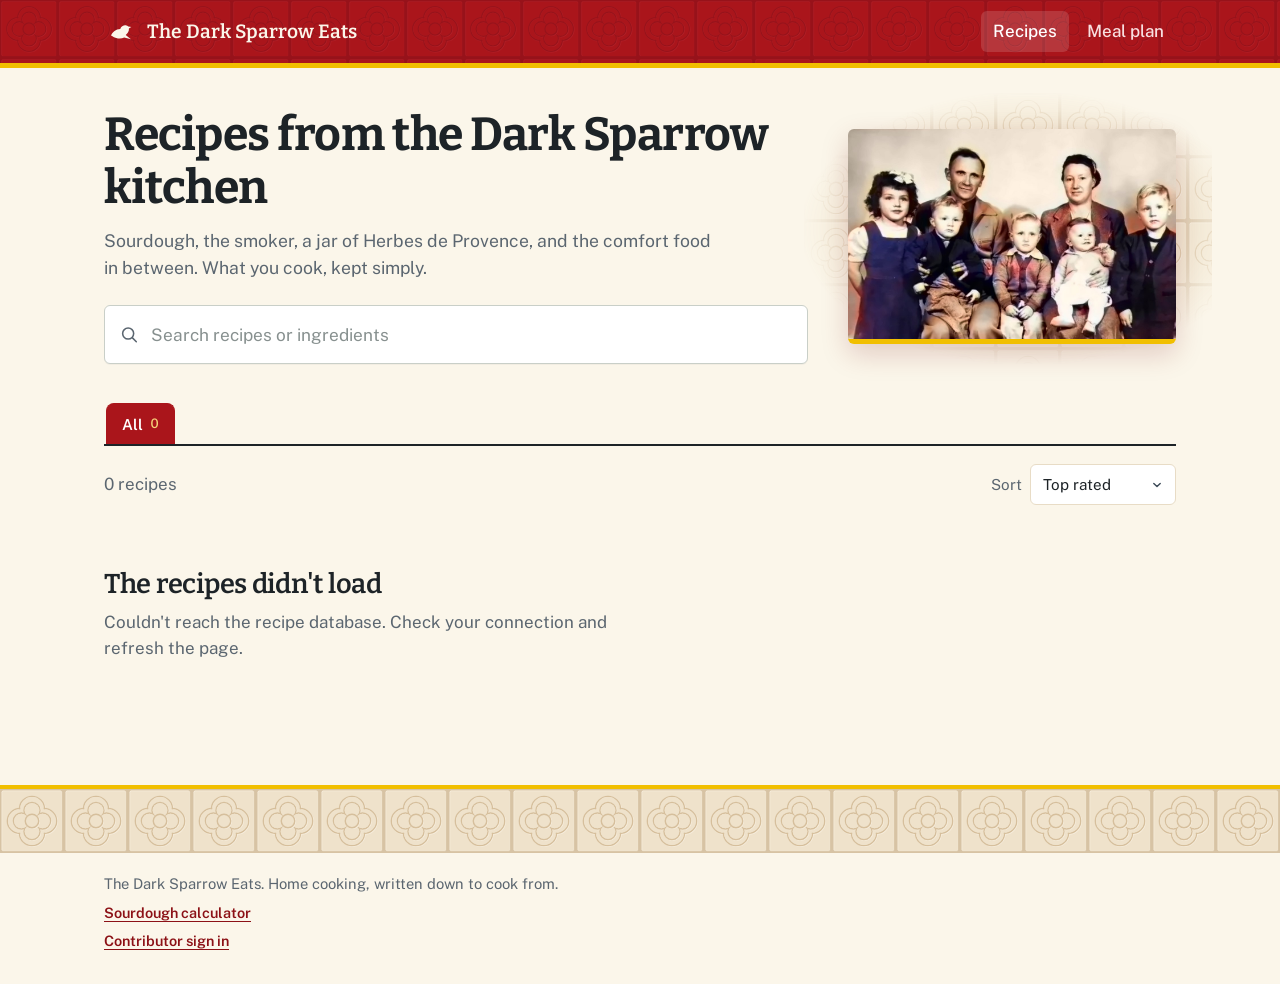
==== index.html @ d138c479 "Hide Add button from visitors; explain family invitations" ====
<!DOCTYPE html>
<html lang="en">
<head>
  <meta charset="utf-8">
  <meta name="viewport" content="width=device-width, initial-scale=1">
  <meta name="theme-color" content="#aa151b">
  <meta name="description" content="Home recipes from The Dark Sparrow: sourdough, smoker barbecue, Herbes de Provence, and comfort food, written to cook from.">
  <title>The Dark Sparrow Eats</title>
  <link rel="icon" href="favicon.svg?v=9" type="image/svg+xml">
  <link rel="preconnect" href="https://fonts.googleapis.com">
  <link rel="preconnect" href="https://fonts.gstatic.com" crossorigin>
  <link href="https://fonts.googleapis.com/css2?family=Bitter:wght@500;600;700&family=Public+Sans:ital,wght@0,400;0,500;0,600;1,400&display=swap" rel="stylesheet">
  <link rel="stylesheet" href="styles.css?v=31">
</head>
<body>
  <a class="skip" href="#app">Skip to recipes</a>
  <header class="topbar">
    <div class="topbar-inner">
      <a class="brand" href="#/">
        <svg class="mark" viewBox="0 0 48 48" aria-hidden="true" focusable="false">
          <path fill="currentColor" d="M10 29.5c2.2-5.6 7-9.3 13.2-9.6 1.4-3.4 4.4-5.4 7.8-5.1 1.6.1 2.9.8 3.8 1.8l4.2.6-3.4 2.1c.3 3.7-1.4 7-4.6 9.1l7.5 6.1-9.6-2.5c-2.6 1.4-5.7 1.9-8.9 1.4-3.4-.5-6.5-2-8.9-3.9h-1.1z"></path>
          <circle cx="32.2" cy="17.6" r="1.1" fill="var(--paper)"></circle>
        </svg>
        <span class="brand-name">The Dark Sparrow Eats</span>
      </a>
      <nav class="topnav" aria-label="Main">
        <a class="nav-link" href="#/" data-nav="list">Recipes</a>
        <a class="nav-link nav-family members-only" href="#/family" data-nav="family">Family</a>
        <a class="nav-link nav-cooks members-only" href="#/cooks" data-nav="cooks">Cooks</a>
        <a class="nav-link nav-plan" href="#/plan" data-nav="plan"><span class="nav-long">Meal plan</span><span class="nav-short" aria-hidden="true">Plan</span></a>
        <a class="btn btn-small members-only" href="#/add" data-nav="add">
          <svg viewBox="0 0 20 20" aria-hidden="true" focusable="false"><path d="M10 4v12M4 10h12" stroke="currentColor" stroke-width="2" stroke-linecap="round" fill="none"/></svg>
          <span class="add-long">Add a recipe</span><span class="add-short" aria-hidden="true">Add</span>
        </a>
      </nav>
    </div>
  </header>
  <main id="app" class="page" tabindex="-1">
    <noscript>
      <p class="notice">This recipe box needs JavaScript to open. Turn it on, then reload the page.</p>
    </noscript>
  </main>
  <footer class="footer">
    <div class="footer-inner">
      <p>The Dark Sparrow Eats. Home cooking, written down to cook from.</p>
      <p class="footer-guide"><span class="members-only"><a href="#/family">Family album</a> · <a href="#/cooks">Our cooks</a> · </span><a href="#/hydration">Sourdough calculator</a><span id="footer-guide-link" hidden> · <a href="/guide/">How to add and edit recipes</a></span></p>
      <p class="footer-account" id="footer-account"></p>
    </div>
  </footer>
  <script src="recipes.js?v=11"></script>
  <script src="config.js?v=8"></script>
  <script src="reviews.js?v=9"></script>
  <script src="auth.js?v=5"></script>
  <script src="ingredients.js?v=1"></script>
  <script src="planner.js?v=4"></script>
  <script src="hydration.js?v=1"></script>
  <script src="add-recipe.js?v=22"></script>
  <script src="family.js?v=1"></script>
  <script src="qrcode.min.js?v=1"></script>
  <script src="app.js?v=28"></script>
</body>
</html>
---- styles.css ----
/* The Dark Sparrow Eats: a recipe box.
   Recipes are index cards; categories are the file-box tabs you flip between. */

:root {
  --ink: #1d2327;
  --slate: #3e4c59;
  --muted: #5b6670;
  --paper: #fbf6ea;
  --card: #ffffff;
  --line: #e8dcc6;
  --line-soft: #f2e9d8;
  --sage: #aa151b;   /* Spanish flag red (rojo) */
  --sage-deep: #8c1116;
  --saffron: #f1bf00;   /* Spanish flag gold (gualda) */
  --saffron-wash: #fdf1c4;
  --danger: #7d0c10;

  --hue: var(--sage);

  --serif: "Bitter", "Rockwell", "Roboto Slab", Georgia, serif;
  --sans: "Public Sans", "Segoe UI", system-ui, -apple-system, sans-serif;

  --radius: 6px;
  --measure: 70rem;
  --focus: 0 0 0 3px rgba(241, 191, 0, 0.55);
}

.hue-sage  { --hue: #aa151b; }
.hue-slate { --hue: #8a6500; }
.hue-rust  { --hue: #c8102e; }
.hue-ochre { --hue: #9c7200; }
.hue-plum  { --hue: #8c1116; }
.hue-teal  { --hue: #7d5c00; }
.hue-olive { --hue: #b3121f; }
.hue-hidden { --hue: #5b6670; }

* { box-sizing: border-box; }

html { -webkit-text-size-adjust: 100%; }

body {
  margin: 0;
  background: var(--paper);
  color: var(--ink);
  font-family: var(--sans);
  font-size: 1.0625rem;
  line-height: 1.55;
  min-height: 100vh;
  display: flex;
  flex-direction: column;
}

img { max-width: 100%; display: block; }
a { color: inherit; }
button, input, select, textarea { font: inherit; color: inherit; }
h1, h2, h3 { font-family: var(--serif); font-weight: 600; line-height: 1.15; margin: 0; letter-spacing: -0.01em; }
code { font-size: 0.9em; background: var(--line-soft); padding: 0.05em 0.35em; border-radius: 3px; }
::selection { background: var(--saffron-wash); }

:focus-visible { outline: none; box-shadow: var(--focus); border-radius: 4px; }

.sr-only {
  position: absolute; width: 1px; height: 1px; padding: 0; margin: -1px;
  overflow: hidden; clip: rect(0 0 0 0); white-space: nowrap; border: 0;
}

.skip {
  position: absolute; left: 1rem; top: -3rem; z-index: 10;
  background: var(--card); padding: 0.5rem 0.9rem; border-radius: var(--radius);
}
.skip:focus { top: 0.75rem; }

.i { width: 1.05em; height: 1.05em; flex: none; }

/* ---------- Top bar ---------- */

/* Barcelona paving tile (panot de flor), drawn as SVG in img/:
   panot-red.svg  tone-on-tone on the red header
   panot-sand.svg warm sand, for the home page photo and the footer */
.topbar {
  background: var(--sage) url("img/panot-red.svg") 0 0 / 58px 58px;
  border-bottom: 5px solid var(--saffron);
  color: var(--paper);
  position: sticky;
  top: 0;
  z-index: 5;
}

.topbar-inner {
  max-width: var(--measure);
  margin: 0 auto;
  padding: 0.7rem 1.5rem;
  display: flex;
  align-items: center;
  justify-content: space-between;
  gap: 1rem;
}

.brand {
  display: flex;
  align-items: center;
  gap: 0.6rem;
  text-decoration: none;
  min-width: 0;
}

.mark { width: 2.1rem; height: 2.1rem; color: var(--paper); flex: none; }

.brand-name {
  font-family: var(--serif);
  font-weight: 600;
  font-size: 1.2rem;
  white-space: nowrap;
  overflow: hidden;
  text-overflow: ellipsis;
}

.topnav { display: flex; align-items: center; gap: 0.4rem; flex: none; }

.nav-link {
  text-decoration: none;
  padding: 0.45rem 0.75rem;
  border-radius: var(--radius);
  color: #f8dfe0;
  font-weight: 500;
}
.nav-link:hover, .nav-link[aria-current="page"] { color: #fff; background: rgba(255, 255, 255, 0.14); }

.topbar .btn { background: var(--paper); color: var(--ink); box-shadow: none; }
.topbar .btn:hover { background: #fff; }
.topbar .btn[aria-current="page"] { background: var(--saffron-wash); }

/* ---------- Buttons and links ---------- */

.btn {
  appearance: none;
  display: inline-flex;
  align-items: center;
  justify-content: center;
  gap: 0.4rem;
  border: 0;
  border-radius: var(--radius);
  padding: 0.7rem 1.2rem;
  background: var(--sage-deep);
  color: #fff;
  font-weight: 600;
  line-height: 1.2;
  text-decoration: none;
  cursor: pointer;
  transition: background 120ms ease;
}
.btn:hover { background: #6e0d11; }
.btn:disabled { background: #a8948f; cursor: progress; }
.btn svg { width: 1.05rem; height: 1.05rem; }

.btn-small { padding: 0.5rem 0.85rem; font-size: 0.95rem; }

.btn-quiet {
  background: var(--card);
  color: var(--ink);
  border: 1px solid var(--line);
}
.btn-quiet:hover { background: var(--line-soft); }

.link-btn {
  appearance: none;
  background: none;
  border: 0;
  padding: 0.2rem 0;
  color: var(--sage-deep);
  font-weight: 600;
  text-decoration: underline;
  text-underline-offset: 0.2em;
  cursor: pointer;
}
.link-btn:hover { color: var(--ink); }
.link-btn[hidden] { display: none; }

.back {
  display: inline-flex;
  align-items: center;
  gap: 0.25rem;
  margin: 0 0 1.25rem -0.2rem;
  color: var(--slate);
  font-weight: 600;
  text-decoration: none;
}
.back:hover { color: var(--ink); text-decoration: underline; text-underline-offset: 0.2em; }

/* ---------- Page ---------- */

.page {
  flex: 1;
  width: 100%;
  max-width: var(--measure);
  margin: 0 auto;
  padding: 2.5rem 1.5rem 4rem;
  outline: none;
}

.footer { color: var(--muted); font-size: 0.92rem; }
/* A strip of sidewalk along the bottom of every page. */
.footer::before {
  content: "";
  display: block;
  height: 64px;
  border-top: 4px solid var(--saffron);
  background: url("img/panot-sand.svg") 0 0 / 64px 64px;
}
.footer-inner { max-width: var(--measure); margin: 0 auto; padding: 1.25rem 1.5rem 2rem; }
.footer p { margin: 0; }

.notice, .loading { color: var(--muted); }

/* ---------- Home ---------- */

.intro {
  display: grid;
  grid-template-columns: minmax(0, 44rem) minmax(0, 1fr);
  gap: 2.5rem;
  align-items: center;
  margin-bottom: 2rem;
}

.intro-photo { margin: 0; justify-self: end; width: 100%; max-width: 26rem; position: relative; isolation: isolate; }
/* The photo sits on a patch of paving that fades out at the edges. */
.intro-photo::before {
  content: "";
  position: absolute;
  inset: -2.25rem -2.25rem -1.25rem -2.75rem;
  z-index: -1;
  background: url("img/panot-sand.svg") 0 0 / 64px 64px;
  -webkit-mask-image: radial-gradient(ellipse at 55% 50%, #000 45%, transparent 72%);
  mask-image: radial-gradient(ellipse at 55% 50%, #000 45%, transparent 72%);
  opacity: 0.9;
}
.intro-photo img {
  width: 100%;
  height: auto;
  aspect-ratio: 3 / 2;
  object-fit: cover;
  border-radius: var(--radius);
  border-bottom: 5px solid var(--saffron);
  box-shadow: 0 10px 28px rgba(110, 13, 17, 0.18);
  background: var(--saffron-wash);
}
.intro-photo figcaption { margin-top: 0.4rem; font-size: 0.75rem; color: var(--muted); text-align: right; }
.intro-photo figcaption a { color: inherit; }

@media (max-width: 860px) {
  .intro { grid-template-columns: 1fr; gap: 1.25rem; }
  .intro-photo { display: none; }
}

.intro-title { font-size: clamp(2rem, 4.5vw, 2.9rem); font-weight: 700; }

.intro-sub { margin: 0.75rem 0 1.5rem; color: var(--muted); font-size: 1.1rem; max-width: 38rem; }

.search { position: relative; }

.search-icon {
  position: absolute;
  left: 1rem;
  top: 50%;
  width: 1.2rem;
  height: 1.2rem;
  transform: translateY(-50%);
  color: var(--muted);
  pointer-events: none;
}

.search input {
  width: 100%;
  padding: 0.95rem 1rem 0.95rem 2.9rem;
  border: 1px solid #c9cfc8;
  border-radius: var(--radius);
  background: var(--card);
  font-size: 1.08rem;
  box-shadow: 0 1px 0 rgba(29, 35, 39, 0.04);
}
.search input::placeholder { color: #87908f; }
.search input:focus { outline: none; border-color: var(--saffron); box-shadow: var(--focus); }

/* Category tabs: file-box dividers sitting on one shelf line. */
.tabs {
  display: flex;
  gap: 0.3rem;
  overflow-x: auto;
  scrollbar-width: thin;
  border-bottom: 2px solid var(--ink);
  padding: 0.4rem 0.1rem 0;
  margin-bottom: 1.1rem;
}

.tab {
  appearance: none;
  flex: none;
  display: inline-flex;
  align-items: center;
  gap: 0.45rem;
  border: 1px solid var(--line);
  border-bottom: 0;
  border-radius: 8px 8px 0 0;
  background: var(--line-soft);
  color: var(--slate);
  padding: 0.55rem 0.95rem 0.5rem;
  font-weight: 600;
  font-size: 0.95rem;
  cursor: pointer;
  position: relative;
  top: 0;
  transition: background 120ms ease, color 120ms ease;
}
.tab::before {
  content: "";
  width: 0.55rem;
  height: 0.55rem;
  border-radius: 50%;
  background: var(--hue);
}
.tab:first-child::before { display: none; }
.tab:hover { background: #fff; color: var(--ink); }
.tab.is-on {
  background: var(--sage);
  border-color: var(--sage);
  color: #fff;
}
.tab.is-on::before { box-shadow: 0 0 0 2px rgba(255, 255, 255, 0.85); }
.tab:focus-visible { box-shadow: var(--focus); border-radius: 8px 8px 0 0; }

.tab-n {
  font-weight: 500;
  font-size: 0.82rem;
  color: var(--muted);
  font-variant-numeric: tabular-nums;
}
.tab.is-on .tab-n { color: #f6d27a; }

.toolbar {
  display: flex;
  align-items: center;
  justify-content: space-between;
  gap: 0.75rem 1.5rem;
  flex-wrap: wrap;
  margin-bottom: 1.5rem;
}

.count { margin: 0; color: var(--muted); }

.sort { display: inline-flex; align-items: center; gap: 0.5rem; color: var(--muted); font-size: 0.95rem; }
.sort select, .field select {
  appearance: none;
  border: 1px solid var(--line);
  border-radius: var(--radius);
  background: var(--card)
    url("data:image/svg+xml,%3Csvg xmlns='http://www.w3.org/2000/svg' viewBox='0 0 20 20'%3E%3Cpath d='M6 8l4 4 4-4' fill='none' stroke='%233e4c59' stroke-width='1.8' stroke-linecap='round' stroke-linejoin='round'/%3E%3C/svg%3E")
    no-repeat right 0.6rem center / 1rem;
  padding: 0.5rem 2.1rem 0.5rem 0.75rem;
  color: var(--ink);
}
.sort select:focus, .field select:focus { outline: none; border-color: var(--saffron); box-shadow: var(--focus); }

/* Recipe cards: an index card with its category tab on top. */
.cards {
  list-style: none;
  margin: 0;
  padding: 0;
  display: grid;
  grid-template-columns: repeat(auto-fill, minmax(15.5rem, 1fr));
  gap: 2.1rem 1.25rem;
}

.cards > li { display: flex; min-width: 0; }

.card {
  position: relative;
  flex: 1;
  display: flex;
  flex-direction: column;
  min-width: 0;
  padding-top: 1.55rem;
  text-decoration: none;
}

.card-tab {
  display: inline-block;
  max-width: 85%;
  padding: 0.22rem 0.7rem 0.18rem;
  border-radius: 6px 6px 0 0;
  background: var(--hue);
  color: #fff;
  font-size: 0.8rem;
  font-weight: 600;
  white-space: nowrap;
  overflow: hidden;
  text-overflow: ellipsis;
}

.card .card-tab { position: absolute; top: 0; left: 0.9rem; }

.card-face {
  flex: 1;
  display: flex;
  flex-direction: column;
  gap: 0.55rem;
  background: var(--card);
  border: 1px solid var(--line);
  border-top: 3px solid var(--hue);
  border-radius: 2px var(--radius) var(--radius) var(--radius);
  padding: 1.05rem 1.1rem 1.15rem;
  box-shadow: 0 1px 2px rgba(29, 35, 39, 0.05);
  transition: box-shadow 140ms ease, transform 140ms ease;
}

.card:hover .card-face {
  box-shadow: 0 8px 22px rgba(29, 35, 39, 0.1);
  transform: translateY(-2px);
}
.card:focus-visible { box-shadow: none; }
.card:focus-visible .card-face { box-shadow: var(--focus); }

.card-photo {
  margin: -1.05rem -1.1rem 0.3rem;
  aspect-ratio: 16 / 10;
  background: var(--line-soft);
  overflow: hidden;
}
.card-photo img { width: 100%; height: 100%; object-fit: cover; }

.card-title {
  font-family: var(--serif);
  font-weight: 600;
  font-size: 1.32rem;
  line-height: 1.2;
  overflow-wrap: break-word;
}

.card-facts {
  display: flex;
  flex-wrap: wrap;
  gap: 0.3rem 1rem;
  color: var(--muted);
  font-size: 0.93rem;
  margin-top: auto;
  padding-top: 0.65rem;
  border-top: 1px solid var(--line-soft);
}
.card-facts:empty { display: none; }

.fact { display: inline-flex; align-items: center; gap: 0.35rem; }

.top-mark {
  align-self: flex-start;
  display: inline-flex;
  align-items: center;
  gap: 0.3rem;
  padding: 0.1rem 0.55rem;
  border-radius: 999px;
  background: var(--saffron-wash);
  color: #7a5200;
  font-size: 0.8rem;
  font-weight: 600;
}
.top-mark span { color: var(--saffron); }

/* Hidden recipes (only the site owner sees them) */
.card.is-hidden .card-face { opacity: 0.72; }
.card.is-hidden .card-photo img { filter: grayscale(0.7); }
.hidden-note {
  display: flex;
  gap: 0.6rem;
  align-items: flex-start;
  margin: 1rem 0 1.25rem;
  padding: 0.75rem 1rem;
  border: 1px dashed var(--muted);
  border-radius: var(--radius);
  background: #f3efe8;
  color: var(--slate);
  font-size: 0.95rem;
}
.hidden-note .i { flex: 0 0 auto; margin-top: 0.15rem; }
.visibility-msg { margin: 0.6rem 0 0; color: var(--slate); font-size: 0.92rem; }
.visibility-msg[hidden] { display: none; }
.recipe-actions { flex-wrap: wrap; }

.card-rating { display: flex; align-items: center; gap: 0.35rem; font-size: 0.92rem; }
.card-rating[hidden] { display: none; }

.empty {
  max-width: 34rem;
  padding: 2.5rem 0;
}
.empty h2 { font-size: 1.7rem; margin-bottom: 0.5rem; }
.empty p { margin: 0 0 1.25rem; color: var(--muted); }

/* ---------- Recipe page ---------- */

.recipe-head { max-width: 50rem; }

.recipe-cat { margin: 0 0 0.6rem; }
.recipe-cat .card-tab { border-radius: 6px; }

.recipe-title {
  font-size: clamp(2.1rem, 5vw, 3.3rem);
  font-weight: 700;
  outline: none;
}

.tags {
  list-style: none;
  display: flex;
  flex-wrap: wrap;
  gap: 0.4rem;
  padding: 0;
  margin: 0.9rem 0 0;
}
.tags li {
  border: 1px solid var(--line);
  background: var(--card);
  border-radius: 999px;
  padding: 0.1rem 0.65rem;
  font-size: 0.88rem;
  color: var(--slate);
}

.facts {
  display: flex;
  flex-wrap: wrap;
  margin: 1.5rem 0 0;
  border-top: 1px solid var(--line);
  border-bottom: 1px solid var(--line);
}

.fact-box {
  padding: 0.75rem 1.5rem 0.8rem 0;
  margin-right: 1.5rem;
  border-right: 1px solid var(--line);
}
.fact-box:last-child { border-right: 0; margin-right: 0; }
.fact-box dt { color: var(--muted); font-size: 0.85rem; }
.fact-box dd { margin: 0.1rem 0 0; font-weight: 600; font-size: 1.05rem; }
.fact-box .card-rating { text-decoration: none; font-weight: 500; }
.fact-box a.card-rating:hover { text-decoration: underline; }

.recipe-actions { margin-top: 1rem; display: flex; gap: 0.5rem; }
.recipe-actions .btn { text-decoration: none; }

.owner-edit { margin: 2rem 0 0; color: var(--muted); font-size: 0.9rem; }
.owner-edit a { color: var(--sage-deep); font-weight: 600; text-underline-offset: 0.2em; }
.owner-edit a:hover { color: var(--ink); }

.recipe-form.is-edit { margin-top: 1.5rem; }
.form-foot .link-btn { margin-left: 0.75rem; text-decoration: underline; }

.photo { margin: 1.75rem 0 0; }
.photo img { width: 100%; max-height: 30rem; object-fit: cover; border-radius: var(--radius); }

.recipe-body {
  display: grid;
  grid-template-columns: minmax(16rem, 0.85fr) minmax(0, 1.6fr);
  gap: 2.5rem;
  margin-top: 2.25rem;
  align-items: start;
}

.box-head {
  display: flex;
  align-items: baseline;
  justify-content: space-between;
  gap: 1rem;
  margin-bottom: 0.8rem;
}
.box-head h2 { font-size: 1.5rem; }

.ingredients-box {
  position: sticky;
  top: 4.75rem;
  background: var(--card);
  border: 1px solid var(--line);
  border-top: 3px solid var(--hue);
  border-radius: 2px var(--radius) var(--radius) var(--radius);
  padding: 1.25rem 1.25rem 1rem;
}

.ingredients { list-style: none; margin: 0; padding: 0; }
.ingredients li { border-top: 1px solid var(--line-soft); }
.ingredients li:first-child { border-top: 0; }
.ingredients label {
  display: grid;
  grid-template-columns: 1.25rem 1fr;
  gap: 0.65rem;
  align-items: start;
  padding: 0.5rem 0;
  cursor: pointer;
}
.ingredients input {
  appearance: none;
  width: 1.15rem;
  height: 1.15rem;
  margin: 0.2rem 0 0;
  border: 1.5px solid #9aa39d;
  border-radius: 4px;
  background: #fff;
  display: grid;
  place-content: center;
  cursor: pointer;
}
.ingredients input::after {
  content: "";
  width: 0.6rem;
  height: 0.35rem;
  border-left: 2px solid #fff;
  border-bottom: 2px solid #fff;
  transform: rotate(-45deg) translate(1px, -1px);
  opacity: 0;
}
.ingredients input:checked { background: var(--sage-deep); border-color: var(--sage-deep); }
.ingredients input:checked::after { opacity: 1; }
.ingredients input:focus-visible { box-shadow: var(--focus); }
.ingredients li.is-done span { color: #8a938f; text-decoration: line-through; text-decoration-color: #b5bcb7; }

.hint { margin: 0.75rem 0 0; color: var(--muted); font-size: 0.88rem; }

.steps { list-style: none; margin: 0; padding: 0; }
.steps li { margin: 0 0 0.35rem; }

.step {
  appearance: none;
  display: grid;
  grid-template-columns: 2.1rem 1fr;
  gap: 0.85rem;
  width: 100%;
  text-align: left;
  background: none;
  border: 0;
  border-left: 3px solid transparent;
  border-radius: 0 var(--radius) var(--radius) 0;
  padding: 0.7rem 0.75rem 0.75rem 0.6rem;
  cursor: pointer;
  line-height: 1.6;
  font-size: 1.08rem;
}
.step:hover { background: rgba(255, 255, 255, 0.7); }

.step-n {
  display: grid;
  place-items: center;
  width: 2.1rem;
  height: 2.1rem;
  border-radius: 50%;
  border: 1.5px solid var(--hue);
  color: var(--hue);
  font-family: var(--serif);
  font-weight: 700;
  font-size: 1rem;
}

.steps li.is-current .step {
  background: var(--saffron-wash);
  border-left-color: var(--saffron);
}
.steps li.is-current .step-n { background: var(--hue); color: #fff; }

.notes {
  margin-top: 2rem;
  padding: 1rem 1.25rem;
  background: var(--card);
  border-left: 3px solid var(--sage);
  border-radius: 0 var(--radius) var(--radius) 0;
}
.notes h2 { font-size: 1.15rem; margin-bottom: 0.4rem; }
.notes p { margin: 0; white-space: pre-line; }

.source { margin: 1.25rem 0 0; color: var(--muted); font-size: 0.95rem; }
.source a { color: var(--sage-deep); font-weight: 600; }

.muted { color: var(--muted); margin: 0; }

/* ---------- Ratings & reviews (markup from reviews.js) ---------- */

.star-meter {
  position: relative;
  display: inline-block;
  line-height: 1;
  letter-spacing: 0.06em;
  font-size: 1rem;
  white-space: nowrap;
}
.star-meter.is-small { font-size: 0.88rem; }
.star-meter-base { color: #d9ddd6; }
.star-meter-fill { position: absolute; inset: 0 auto 0 0; overflow: hidden; color: var(--saffron); }

.rating-num { font-weight: 600; color: var(--ink); }
.rating-count { color: var(--muted); }

.reviews {
  margin-top: 3.5rem;
  padding-top: 2rem;
  border-top: 2px solid var(--ink);
  max-width: 50rem;
}

.reviews-top {
  display: flex;
  align-items: baseline;
  justify-content: space-between;
  gap: 0.5rem 1.25rem;
  flex-wrap: wrap;
}
.reviews-top h3 { font-size: 1.6rem; }
.reviews-summary { margin: 0; display: flex; align-items: center; gap: 0.4rem; flex-wrap: wrap; }
.reviews-summary .star-meter { font-size: 1.3rem; }
.reviews-summary .rating-num { font-family: var(--serif); font-size: 1.35rem; }

.you-rated { margin: 0.5rem 0 0; color: var(--sage-deep); font-size: 0.93rem; }
.you-rated[hidden] { display: none; }

.review-form {
  margin-top: 1.25rem;
  padding: 1.25rem;
  background: var(--card);
  border: 1px solid var(--line);
  border-radius: var(--radius);
}
.review-form[hidden] { display: none; }

.star-field { margin: 0 0 1rem; padding: 0; border: 0; min-width: 0; }
.star-field legend { padding: 0; margin-bottom: 0.25rem; font-weight: 600; }
.star-picker { display: flex; gap: 0.1rem; }
.star-radio { position: absolute; opacity: 0; width: 1px; height: 1px; margin: 0; pointer-events: none; }
.star-label {
  display: inline-flex;
  align-items: center;
  justify-content: center;
  width: 2.5rem;
  height: 2.5rem;
  font-size: 1.9rem;
  line-height: 1;
  color: #d3d8d2;
  cursor: pointer;
  border-radius: 50%;
}
.star-label.is-on { color: var(--saffron); }
.star-radio:focus-visible + .star-label { box-shadow: var(--focus); }

.review-fields { display: grid; grid-template-columns: minmax(0, 1fr); gap: 1rem; }

.review-list { list-style: none; margin: 1.5rem 0 0; padding: 0; }
.review-list[hidden] { display: none; }
.review { padding: 1rem 0; border-top: 1px solid var(--line); }
.review-head { display: flex; align-items: center; flex-wrap: wrap; gap: 0.25rem 0.75rem; }
.review-name { font-weight: 600; }
.review-date { color: var(--muted); font-size: 0.88rem; }
.review-text { margin: 0.35rem 0 0; white-space: pre-line; overflow-wrap: anywhere; }

.hp { position: absolute; left: -9999px; width: 1px; height: 1px; overflow: hidden; }

/* ---------- Forms (reviews and Add a recipe) ---------- */

.field { display: flex; flex-direction: column; gap: 0.35rem; min-width: 0; }
.field .label, .field-label { font-weight: 600; font-size: 0.95rem; }
.optional { color: var(--muted); font-weight: 400; }

.field input,
.field textarea,
.link-row input {
  width: 100%;
  border: 1px solid #c9cfc8;
  border-radius: var(--radius);
  background: #fff;
  padding: 0.65rem 0.8rem;
  line-height: 1.45;
}
.field textarea { resize: vertical; min-height: 5rem; }
.field input:focus,
.field textarea:focus,
.link-row input:focus { outline: none; border-color: var(--saffron); box-shadow: var(--focus); }
.field input[hidden] { display: none; }

.photo-pick { display: flex; align-items: center; flex-wrap: wrap; gap: 0.75rem 1rem; }
.photo-btn { cursor: pointer; }
.photo-btn:focus-within { box-shadow: var(--focus); }
.photo-preview {
  width: 9rem;
  height: 6rem;
  object-fit: cover;
  border-radius: var(--radius);
  border-bottom: 3px solid var(--saffron);
}
.photo-preview[hidden], .photo-remove[hidden] { display: none; }
.field select { width: 100%; padding-top: 0.65rem; padding-bottom: 0.65rem; }

.field-help { color: var(--muted); font-size: 0.86rem; }
.char-count { align-self: flex-end; color: var(--muted); font-size: 0.8rem; }

.form-foot { display: flex; align-items: center; gap: 0.75rem 1rem; flex-wrap: wrap; margin-top: 1.1rem; }

.form-msg { margin: 0; font-size: 0.95rem; }
.form-msg:empty { display: none; }
.form-msg.is-ok { color: var(--sage-deep); font-weight: 600; }
.form-msg.is-error {
  color: var(--danger);
  background: #fbe3e1;
  border-radius: 4px;
  padding: 0.45rem 0.75rem;
}

/* ---------- Add a recipe ---------- */

.add { max-width: 46rem; }
.add-title { font-size: clamp(2rem, 4.5vw, 2.7rem); font-weight: 700; outline: none; }
.add-sub { margin: 0.6rem 0 1.75rem; color: var(--muted); font-size: 1.08rem; }

.link-form {
  background: var(--card);
  border: 1px solid var(--line);
  border-top: 3px solid var(--sage);
  border-radius: 2px var(--radius) var(--radius) var(--radius);
  padding: 1.25rem;
  display: grid;
  gap: 0.6rem;
  justify-items: start;
}
.link-form .field-label { font-size: 1rem; }
.link-row { display: flex; gap: 0.5rem; width: 100%; }
.link-row input { flex: 1; font-size: 1.05rem; }
.link-row .btn { flex: none; }
.link-form .form-msg { width: 100%; }

.add-guide { margin: -0.4rem 0 1.25rem; font-size: 0.95rem; color: var(--muted); }
.add-guide a, .footer-guide a { color: var(--sage-deep); font-weight: 600; text-underline-offset: 0.2em; }
.footer .footer-guide { margin-top: 0.35rem; font-size: 0.9rem; }

/* ---------- Meal plan and shopping list (planner.js) ---------- */

.nav-short { display: none; }

.sync-status { margin: -1rem 0 1.25rem; padding-left: 1.6rem; color: var(--muted); font-size: 0.9rem; position: relative; min-height: 1.3rem; }
.sync-status::before { content: ""; position: absolute; left: 0.35rem; top: 0.45rem; width: 0.55rem; height: 0.55rem; border-radius: 50%; background: #b8bfc4; }
.sync-status.is-synced::before { background: #2f8f4e; }
.sync-status.is-saving::before, .sync-status.is-checking::before { background: var(--saffron); }
.sync-status.is-offline::before, .sync-status.is-setup::before { background: var(--sage); }
.sync-status a { color: var(--sage-deep); font-weight: 600; text-underline-offset: 0.2em; }

.plan { max-width: 64rem; }
.shop { max-width: 46rem; }
.week-nav { display: flex; align-items: center; gap: 0.75rem; margin: 0 0 1.25rem; }
.week-step { padding: 0.55rem 0.7rem; text-decoration: none; }
.week-label { flex: 1; display: flex; flex-direction: column; align-items: center; gap: 0.15rem; text-align: center; }
.week-label strong { font-family: var(--serif); font-size: 1.2rem; font-weight: 600; }
.week-tag { font-size: 0.82rem; color: var(--muted); }
.week-tag-link { color: var(--sage-deep); font-weight: 600; text-underline-offset: 0.2em; }

.plan-days { list-style: none; margin: 0; padding: 0; border-top: 1px solid var(--line); }
.plan-day {
  display: grid;
  grid-template-columns: 7.5rem 1fr;
  gap: 0.5rem 1rem;
  align-items: start;
  padding: 0.85rem 0.25rem;
  border-bottom: 1px solid var(--line);
}
.plan-day.is-today { background: var(--saffron-wash); border-radius: var(--radius); padding-left: 0.6rem; padding-right: 0.6rem; }
.plan-date { display: flex; flex-direction: column; padding-top: 0.45rem; }
.plan-dow { font-family: var(--serif); font-weight: 600; font-size: 1.05rem; }
.plan-dm { color: var(--muted); font-size: 0.9rem; }
.plan-today { display: inline-block; margin-left: 0.3rem; padding: 0 0.4rem; border-radius: 999px; background: var(--sage); color: #fff; font-size: 0.72rem; font-weight: 600; vertical-align: 1px; }
.plan-meals { display: grid; grid-template-columns: repeat(3, minmax(0, 1fr)); gap: 0.6rem 0.9rem; min-width: 0; }
.plan-slot { display: flex; flex-direction: column; gap: 0.35rem; min-width: 0; }
.plan-meal { color: var(--muted); font-size: 0.78rem; font-weight: 600; letter-spacing: 0.06em; text-transform: uppercase; }
.plan-slot.is-set .plan-meal { color: var(--sage-deep); }
.plan-select, .plan-note, .plan-add-panel select, .shop-add input {
  width: 100%;
  border: 1px solid #c9cfc8;
  border-radius: var(--radius);
  background: #fff;
  padding: 0.6rem 0.75rem;
  font: inherit;
  color: var(--ink);
}
.plan-slot.is-set .plan-select { border-color: var(--sage); font-weight: 600; }
.plan-select { text-overflow: ellipsis; }
.plan-select:focus, .plan-note:focus, .plan-add-panel select:focus, .shop-add input:focus { outline: none; border-color: var(--saffron); box-shadow: var(--focus); }
.plan-note[hidden] { display: none; }
.plan-open { align-self: flex-start; display: inline-flex; align-items: center; gap: 0.2rem; color: var(--sage-deep); font-size: 0.92rem; font-weight: 600; text-underline-offset: 0.2em; }
.plan-foot { display: flex; align-items: center; flex-wrap: wrap; gap: 0.75rem 1.25rem; margin-top: 1.5rem; }
.plan-foot .btn { text-decoration: none; }
.plan-count { color: var(--muted); font-size: 0.95rem; }
.plan-foot .link-btn[hidden] { display: none; }

.plan-add { display: contents; }
.plan-add-panel {
  display: flex;
  align-items: flex-end;
  flex-wrap: wrap;
  gap: 0.6rem 0.75rem;
  margin-top: 0.85rem;
  padding: 0.9rem 1rem;
  max-width: 34rem;
  background: var(--card);
  border: 1px solid var(--line);
  border-left: 4px solid var(--saffron);
  border-radius: var(--radius);
}
.plan-add-panel .field { flex: 1 1 14rem; }
.plan-add-panel .plan-add-meal { flex: 0 1 9rem; }
.plan-add-panel .form-msg { flex-basis: 100%; }
.plan-add-panel .form-msg a { color: var(--sage-deep); font-weight: 600; }

.shop-meals { display: flex; flex-wrap: wrap; gap: 0.4rem; list-style: none; margin: 0 0 1.25rem; padding: 0; }
.shop-meals a {
  display: inline-block;
  padding: 0.3rem 0.7rem;
  border: 1px solid var(--line);
  border-radius: 999px;
  background: var(--card);
  color: var(--ink);
  font-size: 0.9rem;
  text-decoration: none;
}
.shop-meals a span { color: var(--sage-deep); font-weight: 600; }
.shop-meals a:hover { border-color: var(--saffron); }
.shop-actions { display: flex; align-items: center; flex-wrap: wrap; gap: 0.6rem 0.9rem; margin: 0 0 1rem; }
.shop-actions .link-btn[hidden] { display: none; }
.shop-h { display: flex; align-items: center; gap: 0.5rem; font-size: 1.3rem; margin: 1.5rem 0 0.5rem; color: var(--sage); }
.shop-n { display: inline-block; min-width: 1.6rem; padding: 0 0.45rem; border-radius: 999px; background: var(--line-soft); color: var(--slate); font-family: var(--sans); font-size: 0.85rem; text-align: center; }
.shop-list { list-style: none; margin: 0; padding: 0; background: var(--card); border: 1px solid var(--line); border-radius: var(--radius); }
.shop-item { display: flex; align-items: flex-start; gap: 0.5rem; border-bottom: 1px solid var(--line-soft); }
.shop-item:last-child { border-bottom: 0; }
.shop-check { flex: 1; display: flex; align-items: flex-start; gap: 0.8rem; padding: 0.75rem 0.9rem; cursor: pointer; }
.shop-check input { width: 1.3rem; height: 1.3rem; margin: 0.1rem 0 0; flex: none; accent-color: var(--sage); cursor: pointer; }
.shop-text { display: flex; flex-direction: column; gap: 0.15rem; min-width: 0; }
.shop-name { font-weight: 600; }
.shop-opt { margin-left: 0.25rem; color: var(--muted); font-size: 0.8rem; font-weight: 400; font-style: italic; }
.shop-uses { display: flex; flex-wrap: wrap; gap: 0.1rem 0.9rem; color: var(--slate); font-size: 0.88rem; }
.shop-from { color: var(--muted); }
.shop-have .shop-list { background: transparent; }
.shop-have .shop-name { text-decoration: line-through; color: var(--muted); font-weight: 500; }
.shop-have .shop-uses { display: none; }
.shop-remove { flex: none; align-self: center; margin-right: 0.5rem; width: 2rem; height: 2rem; border: 0; border-radius: 50%; background: transparent; color: var(--muted); font-size: 1.25rem; line-height: 1; cursor: pointer; }
.shop-remove:hover { background: var(--line-soft); color: var(--ink); }
.shop-done { margin: 0.5rem 0 0; padding: 0.9rem 1rem; background: var(--saffron-wash); border-radius: var(--radius); }
.shop-add { display: flex; gap: 0.6rem; margin-top: 1.25rem; max-width: 30rem; }
.shop-add input { flex: 1; min-width: 0; }

@media (max-width: 860px) {
  .plan-day { grid-template-columns: 1fr; gap: 0.5rem; }
  .plan-date { flex-direction: row; align-items: baseline; gap: 0.5rem; padding-top: 0; }
  .plan-meals { grid-template-columns: 1fr; gap: 0.5rem; }
  .plan-slot { display: grid; grid-template-columns: 5.6rem minmax(0, 1fr); align-items: center; gap: 0.35rem 0.6rem; }
  .plan-slot .plan-note, .plan-slot .plan-open { grid-column: 2; }
}
@media (max-width: 480px) {
  .nav-long { display: none; }
  .nav-short { display: inline; }
}

@media print {
  body[data-view="shopping"] .shop-actions,
  body[data-view="shopping"] .shop-add,
  body[data-view="shopping"] .shop-have,
  body[data-view="shopping"] .shop-meals,
  body[data-view="plan"] .week-step,
  body[data-view="plan"] .plan-foot,
  body[data-view="plan"] .plan-open,
  .plan-add, .plan-add-panel, .sync-status { display: none !important; }
  .shop-list { border: 0; }
  .shop-item { break-inside: avoid; }
  .plan-day.is-today { background: none; }
}

/* ---------- Contributor sign in (auth.js) ---------- */

.auth .auth-form { display: flex; flex-direction: column; gap: 1rem; max-width: 28rem; }
.auth .auth-form[hidden] { display: none; }
.auth-row { display: flex; align-items: center; flex-wrap: wrap; gap: 0.75rem 1.25rem; }
.auth-help { color: var(--muted); font-size: 0.95rem; margin: 1.25rem 0 0; }
.auth-form .auth-help { margin: 0; }
.auth-help a { color: var(--sage-deep); font-weight: 600; text-underline-offset: 0.2em; }
.signed-in-note { margin: 0; color: var(--muted); font-size: 0.95rem; }
.signed-in-note strong { color: var(--ink); font-weight: 600; }
.footer .footer-account { margin-top: 0.35rem; font-size: 0.9rem; }
.footer-account a { color: var(--sage-deep); font-weight: 600; text-underline-offset: 0.2em; }
.footer-account .link-btn { font-size: inherit; }

/* ---------- Contributor guide (guide/index.html) ---------- */

.guide { max-width: 48rem; font-size: 1.05rem; line-height: 1.65; }
.guide p { margin: 0 0 1rem; }
.guide a { color: var(--sage-deep); text-underline-offset: 0.2em; }
.guide-head { margin: 0.75rem 0 1.5rem; padding-bottom: 1.25rem; border-bottom: 3px solid var(--saffron); }
.guide-kicker { margin: 0 0 0.35rem !important; color: var(--sage-deep); font-size: 0.85rem; font-weight: 600; letter-spacing: 0.08em; text-transform: uppercase; }
.guide-head h1 { font-size: clamp(2rem, 5vw, 2.9rem); }
.guide-lead { margin: 0.75rem 0 0 !important; color: var(--slate); font-size: 1.15rem; }

.guide-need {
  margin: 0 0 1.75rem;
  padding: 1.1rem 1.4rem;
  background: var(--card);
  border-left: 4px solid var(--saffron);
  border-radius: 0 var(--radius) var(--radius) 0;
  box-shadow: 0 1px 2px rgba(29, 35, 39, 0.06);
}
.guide-need h2 { font-size: 1.25rem; color: var(--sage-deep); margin-bottom: 0.5rem; }
.guide-need ul { margin: 0; padding-left: 1.1rem; }
.guide-need li + li { margin-top: 0.4rem; }

.guide-ways { display: grid; grid-template-columns: repeat(auto-fit, minmax(10.5rem, 1fr)); gap: 0.75rem; margin: 1.5rem 0 0.5rem; }
.guide .guide-ways a {
  display: flex;
  flex-direction: column;
  gap: 0.35rem;
  padding: 0.95rem 1rem 1rem;
  background: var(--card);
  border: 1px solid var(--line);
  border-top: 4px solid var(--sage);
  border-radius: var(--radius);
  color: var(--slate);
  font-size: 0.92rem;
  line-height: 1.45;
  text-decoration: none;
}
.guide .guide-ways a:hover { border-color: var(--saffron); border-top-color: var(--sage); }
.guide .guide-ways a:focus-visible { outline: none; box-shadow: var(--focus); }
.guide-way-title { font-family: var(--serif); font-weight: 600; font-size: 1.12rem; color: var(--sage-deep); }

.guide-section { padding-top: 2.25rem; scroll-margin-top: 4.5rem; }
.guide-section h2 {
  font-size: clamp(1.5rem, 3.5vw, 1.9rem);
  color: var(--sage);
  padding-bottom: 0.45rem;
  margin-bottom: 1rem;
  border-bottom: 2px solid var(--saffron);
}

.guide-steps { counter-reset: step; list-style: none; margin: 0 0 1.25rem; padding: 0; }
.guide-steps > li { counter-increment: step; position: relative; padding-left: 2.6rem; margin-bottom: 0.75rem; }
.guide-steps > li::before {
  content: counter(step);
  position: absolute;
  left: 0;
  top: 0.1rem;
  width: 1.75rem;
  height: 1.75rem;
  border-radius: 50%;
  background: var(--sage);
  color: #fff;
  font-family: var(--serif);
  font-weight: 600;
  font-size: 0.95rem;
  line-height: 1.75rem;
  text-align: center;
}
.guide-steps ul { margin: 0.5rem 0 0; padding-left: 1.1rem; }
.guide-steps ul li { margin-bottom: 0.3rem; }
.guide-steps ul li::marker { color: var(--sage); }

.guide-fig { margin: 1.25rem auto 1.5rem; text-align: center; }
.guide-fig img {
  display: block;
  width: 100%;
  height: auto;
  margin: 0 auto;
  border: 1px solid var(--line);
  border-radius: var(--radius);
  box-shadow: 0 2px 10px rgba(29, 35, 39, 0.08);
  background: var(--card);
}
.guide-fig figcaption { margin-top: 0.55rem; color: var(--muted); font-size: 0.9rem; font-style: italic; }
.guide-fig-narrow { max-width: 30rem; }
.guide-fig-wide img { border-radius: 0; }
.guide-pair { display: grid; grid-template-columns: 1.35fr 1fr; gap: 1.25rem; align-items: end; }
.guide-pair .guide-fig { margin: 1.25rem 0 0.5rem; }

.guide-tip {
  margin: 1.25rem 0 0;
  padding: 1rem 1.25rem;
  background: var(--saffron-wash);
  border-left: 4px solid var(--saffron);
  border-radius: 0 var(--radius) var(--radius) 0;
  font-size: 0.98rem;
}
.guide-tip-pic p { margin: 0 0 1rem; }
.guide-tip-pic img { display: block; width: 100%; max-width: 26rem; height: auto; margin: 0 auto; border: 1px solid var(--line); border-radius: var(--radius); }

.guide-table-wrap { overflow-x: auto; }
.guide-table { width: 100%; border-collapse: collapse; background: var(--card); font-size: 0.97rem; }
.guide-table th, .guide-table td { padding: 0.7rem 0.9rem; border: 1px solid var(--line); text-align: left; vertical-align: top; }
.guide-table thead th { background: var(--sage); color: #fff; border-color: var(--sage); }
.guide-table tbody th { width: 40%; font-weight: 600; }
.guide-table tbody tr:nth-child(even) { background: var(--paper); }

.guide-end { margin-top: 3rem; padding-top: 2rem; border-top: 1px solid var(--line); text-align: center; }
.guide-end-mark { width: 3rem; height: 3rem; color: var(--saffron); }
.guide-end-thanks { font-family: var(--serif); font-size: 1.35rem; color: var(--sage-deep); margin: 0.5rem 0 0.25rem !important; }
.guide-end .btn { margin-top: 0.5rem; color: #fff; text-decoration: none; }

@media (max-width: 600px) {
  .guide { font-size: 1rem; }
  .guide-pair { grid-template-columns: 1fr; }
  .guide-fig-phone { max-width: 20rem; margin-left: auto; margin-right: auto; }
}

@media print {
  .guide-ways, .guide-end .btn, .guide .back { display: none; }
  .guide-section { break-inside: auto; padding-top: 1.25rem; }
  .guide-fig, .guide-tip, .guide-table tr { break-inside: avoid; }
}

.add-or {
  display: flex;
  align-items: center;
  gap: 0.9rem;
  margin: 1.1rem 0;
  color: var(--muted);
  font-size: 0.9rem;
  text-transform: uppercase;
  letter-spacing: 0.08em;
}
.add-or::before, .add-or::after { content: ""; flex: 1; border-top: 1px solid var(--line); }

.read-form .photo-pick { width: 100%; }
.read-thumbs { display: flex; flex-wrap: wrap; gap: 0.6rem; margin: 0; padding: 0; list-style: none; }
.read-thumbs[hidden] { display: none; }
.read-thumbs li { position: relative; }
.read-thumbs img {
  display: block;
  width: 6.5rem;
  height: 5rem;
  object-fit: cover;
  border-radius: var(--radius);
  border-bottom: 3px solid var(--saffron);
}
.thumb-x {
  position: absolute;
  top: -0.45rem;
  right: -0.45rem;
  width: 1.6rem;
  height: 1.6rem;
  border: 0;
  border-radius: 50%;
  background: var(--ink);
  color: #fff;
  font-size: 1rem;
  line-height: 1;
  cursor: pointer;
}
.thumb-x:focus-visible { outline: none; box-shadow: var(--focus); }
.read-row { display: flex; align-items: flex-end; flex-wrap: wrap; gap: 0.6rem 0.75rem; width: 100%; }
.read-code { flex: 0 1 16rem; }
.read-form .form-msg { width: 100%; }

.recipe-form { margin-top: 2.25rem; scroll-margin-top: 5rem; }
.recipe-form[hidden] { display: none; }
.form-head { margin-bottom: 1.25rem; }
.form-head h2 { font-size: 1.6rem; margin-bottom: 0.25rem; outline: none; }

.grid-2 { display: grid; grid-template-columns: repeat(2, minmax(0, 1fr)); gap: 1.1rem 1.25rem; }
.field-wide { grid-column: 1 / -1; }

.save-row {
  margin-top: 1.75rem;
  padding-top: 1.25rem;
  border-top: 1px solid var(--line);
  display: grid;
  grid-template-columns: minmax(0, 18rem) 1fr;
  gap: 0.75rem 1.5rem;
  align-items: center;
}
.check { display: inline-flex; align-items: center; gap: 0.5rem; font-size: 0.95rem; color: var(--slate); }
.check input { width: 1.05rem; height: 1.05rem; accent-color: var(--sage-deep); }

/* ---------- Small screens ---------- */

@media (min-width: 721px) {
  .review-fields { grid-template-columns: minmax(0, 0.8fr) minmax(0, 1.6fr); }
  .field-code, .field-wide-r { grid-column: auto; }
}

@media (max-width: 860px) {
  .recipe-body { grid-template-columns: 1fr; gap: 2rem; }
  .ingredients-box { position: static; }
}

@media (max-width: 640px) {
  .topbar-inner { padding: 0.6rem 1rem; }
  .brand-name { font-size: 1.02rem; }
  .page { padding: 1.75rem 1rem 3rem; }
  .cards { grid-template-columns: 1fr; gap: 1.9rem; }
  .grid-2, .save-row { grid-template-columns: 1fr; }
  .link-row { flex-direction: column; }
  .fact-box { padding-right: 1rem; margin-right: 1rem; }
}

.add-short { display: none; }

@media (max-width: 480px) {
  .add-long { display: none; }
  .add-short { display: inline; }
  .brand-name { font-size: 1rem; }
}

@media (prefers-reduced-motion: reduce) {
  * { transition: none !important; scroll-behavior: auto !important; }
  .card:hover .card-face { transform: none; }
}

/* ---------- Print: just the recipe ---------- */

@media print {
  body { background: #fff; font-size: 11pt; }
  .topbar, .footer, .back, .recipe-actions, .reviews, .hint, .link-btn, .tags, .skip, .owner-edit, .hidden-note, .visibility-msg { display: none !important; }
  .page { padding: 0; max-width: none; }
  .recipe-body { grid-template-columns: 1fr 1.6fr; gap: 1.5rem; }
  .ingredients-box { position: static; border: 0; padding: 0; }
  .ingredients input { display: none; }
  .ingredients label { grid-template-columns: 1fr; padding: 0.2rem 0; }
  .ingredients li.is-done span { color: inherit; text-decoration: none; }
  .step { padding: 0.25rem 0; border: 0; font-size: 11pt; }
  .steps li.is-current .step { background: none; }
  .step-n { width: 1.6rem; height: 1.6rem; }
  .card-tab { background: none !important; color: #000; border: 1px solid #000; }
  .facts .fact-rating { display: none; }
  .notes { border-left: 2px solid #000; }
  .source a::after { content: " (" attr(href) ")"; font-weight: 400; }
}

/* Headings get focus on page change so screen readers start there; no ring needed. */
h1[tabindex="-1"]:focus, h2[tabindex="-1"]:focus { box-shadow: none; outline: none; }
.guide .guide-after-signin { margin-top: 2rem; }

@media (max-width: 420px) {
  .topbar-inner { padding-left: 0.75rem; padding-right: 0.75rem; }
  .topnav { gap: 0.2rem; }
  .nav-link.nav-plan { padding: 0.45rem 0.5rem; }
  .topbar .btn-small { padding-left: 0.6rem; padding-right: 0.6rem; }
  .brand { gap: 0.4rem; }
  .brand-name { font-size: 0.95rem; }
}

@media (max-width: 370px) {
  .mark { width: 1.7rem; height: 1.7rem; }
  .brand-name { font-size: 0.86rem; }
  .topbar .btn-small svg { display: none; }
}

/* ---------- Family album (family.js) ---------- */

/* Family photos keep their own shape instead of the stock 3:2 crop. */
.intro-photo.is-family img { aspect-ratio: auto; }
.intro-photo-link { display: block; border-radius: var(--radius); }
.intro-photo-link:hover img { box-shadow: 0 14px 32px rgba(110, 13, 17, 0.26); }
.intro-photo.is-family figcaption a { color: var(--sage-deep); font-weight: 600; text-underline-offset: 0.2em; }

@media (max-width: 860px) {
  /* On phones the family photo stays, under the search box. */
  .intro-photo.is-family { display: block; justify-self: stretch; max-width: 34rem; }
  .intro-photo.is-family::before { display: none; }
  .intro-photo.is-family figcaption { text-align: left; }
}

.album-head { margin-bottom: 1.75rem; }
.album-title { font-size: clamp(2rem, 4.5vw, 2.9rem); font-weight: 700; }
.album-sub { margin: 0.6rem 0 0; color: var(--muted); font-size: 1.1rem; max-width: 38rem; }

.album-grid {
  list-style: none;
  margin: 0;
  padding: 0;
  display: grid;
  grid-template-columns: repeat(auto-fill, minmax(17rem, 1fr));
  gap: 2rem 1.75rem;
  align-items: start;
}
.album-item.is-lead { grid-column: 1 / -1; max-width: 52rem; }

.album-photo { margin: 0; }
.album-photo a { display: block; border-radius: var(--radius); }
.album-photo img {
  width: 100%;
  height: auto;
  border-radius: var(--radius);
  border-bottom: 5px solid var(--saffron);
  box-shadow: 0 10px 28px rgba(110, 13, 17, 0.16);
  background: var(--saffron-wash);
}
.album-photo a:hover img { box-shadow: 0 14px 32px rgba(110, 13, 17, 0.26); }
.album-photo figcaption { margin-top: 0.6rem; color: var(--slate); font-size: 0.95rem; }

@media (max-width: 640px) {
  .album-grid { gap: 1.5rem; }
}

@media print {
  .album-photo a { pointer-events: none; }
}

/* ---------- Edit categories (site owner only) ---------- */
.cat-edit { margin-left: auto; }
.cat-edit:empty { display: none; }
.cat-edit-link { font-size: 0.9rem; font-weight: 600; color: var(--sage-deep); text-underline-offset: 0.2em; }
.cat-edit-link:hover { color: var(--ink); }
.cat-editor { max-width: 44rem; }
.cat-rows { list-style: none; margin: 1.5rem 0; padding: 0; border-top: 1px solid var(--line); }
.cat-row {
  display: grid;
  grid-template-columns: 1.75rem minmax(0, 1fr) auto;
  grid-template-areas: "pos name btns" ". count count";
  align-items: center;
  gap: 0.25rem 0.75rem;
  padding: 0.75rem 0;
  border-bottom: 1px solid var(--line);
}
.cat-pos { grid-area: pos; color: var(--muted); font-weight: 600; text-align: right; }
.cat-name {
  grid-area: name;
  width: 100%;
  font: inherit;
  font-weight: 600;
  padding: 0.5rem 0.65rem;
  border: 1px solid var(--line);
  border-radius: var(--radius);
  background: var(--card);
  color: var(--ink);
}
.cat-name:focus { outline: none; box-shadow: var(--focus); border-color: var(--saffron); }
.cat-count { grid-area: count; color: var(--muted); font-size: 0.88rem; }
.cat-btns { grid-area: btns; display: flex; align-items: center; gap: 0.35rem; }
.icon-btn {
  width: 2.25rem;
  height: 2.25rem;
  border: 1px solid var(--line);
  border-radius: var(--radius);
  background: var(--card);
  color: var(--ink);
  font-size: 1rem;
  cursor: pointer;
}
.icon-btn:hover:not(:disabled) { border-color: var(--sage); color: var(--sage-deep); }
.icon-btn:focus-visible { outline: none; box-shadow: var(--focus); }
.icon-btn:disabled { opacity: 0.35; cursor: default; }
.cat-remove { margin-left: 0.35rem; }
.cat-remove:disabled { color: var(--muted); opacity: 0.55; cursor: not-allowed; text-decoration: none; }
.cat-add { margin: 0 0 1.25rem; }
.cat-loose {
  margin: 0 0 1.25rem;
  padding: 0.85rem 1rem;
  border: 1px dashed var(--line);
  border-radius: var(--radius);
  background: var(--card);
}
.cat-loose p { margin: 0 0 0.4rem; }
.cat-loose ul { margin: 0 0 0.5rem; padding-left: 1.2rem; }
.cat-help { margin: 0 0 1.5rem; padding-left: 1.2rem; color: var(--slate); font-size: 0.93rem; line-height: 1.6; }
@media (max-width: 560px) {
  .cat-row { grid-template-columns: 1.5rem minmax(0, 1fr); grid-template-areas: "pos name" ". count" ". btns"; }
}

/* ---------- Keep screen on switch (recipe pages) ---------- */
.wake-switch {
  display: inline-flex;
  align-items: center;
  gap: 0.55rem;
  min-height: 2.6rem;
  padding: 0 0.85rem 0 0.6rem;
  border: 1px solid var(--line);
  border-radius: var(--radius);
  background: var(--card);
  color: var(--ink);
  font-weight: 600;
  font-size: 0.95rem;
  cursor: pointer;
  user-select: none;
}
.wake-switch input { position: absolute; opacity: 0; width: 1px; height: 1px; }
.wake-track {
  position: relative;
  flex: none;
  width: 2.4rem;
  height: 1.35rem;
  border-radius: 999px;
  background: #cfc6b6;
  transition: background 0.15s;
}
.wake-thumb {
  position: absolute;
  top: 0.15rem;
  left: 0.15rem;
  width: 1.05rem;
  height: 1.05rem;
  border-radius: 50%;
  background: #fff;
  box-shadow: 0 1px 2px rgba(0, 0, 0, 0.25);
  transition: transform 0.15s;
}
.wake-switch input:checked + .wake-track { background: var(--sage); }
.wake-switch input:checked + .wake-track .wake-thumb { transform: translateX(1.05rem); }
.wake-switch input:focus-visible + .wake-track { box-shadow: var(--focus); }
.wake-msg { margin: 0.6rem 0 0; color: var(--danger); font-size: 0.92rem; }
.wake-msg[hidden] { display: none; }
@media (prefers-reduced-motion: reduce) {
  .wake-track, .wake-thumb { transition: none; }
}
@media print {
  .wake-msg { display: none !important; }
}

/* ---------- Contributed by (recipe page) ---------- */
.contrib { display: flex; flex-wrap: wrap; align-items: baseline; gap: 0.25rem 0.75rem; margin: 0.35rem 0 0.75rem; }
.contrib-line { margin: 0; color: var(--slate); font-size: 1.02rem; }
.contrib-line strong { color: var(--ink); font-weight: 600; }
.contrib-empty { color: var(--muted); font-style: italic; }
.contrib-edit { font-size: 0.92rem; }
.contrib-added { flex-basis: 100%; color: var(--muted); font-size: 0.85rem; }
.contrib-form { flex-basis: 100%; display: flex; flex-wrap: wrap; align-items: center; gap: 0.5rem; margin-top: 0.35rem; }
.contrib-form[hidden] { display: none; }
.contrib-form input {
  flex: 1 1 14rem;
  max-width: 22rem;
  font: inherit;
  padding: 0.5rem 0.65rem;
  border: 1px solid var(--line);
  border-radius: var(--radius);
  background: var(--card);
  color: var(--ink);
}
.contrib-form input:focus { outline: none; box-shadow: var(--focus); border-color: var(--saffron); }
.contrib-form .form-msg { flex-basis: 100%; }
@media print {
  .contrib-edit, .contrib-added, .contrib-form, .contrib-empty { display: none !important; }
}

/* ======================================================================
   Printed recipe card
   A branded one-page layout: red and gold banner, title with the cook's
   name, fact boxes, an ingredient checklist with tick boxes, numbered
   steps, a Cook's notes card, lines for your own notes, and a QR code
   that opens the recipe on a phone. The .print-only pieces are written
   into the page by app.js and stay hidden on screen.
   ====================================================================== */
.print-only { display: none; }

@media print {
  @page { size: letter; margin: 0.45in 0.5in; }

  html, body { background: #fff !important; }
  body { font-size: 10.5pt; color: #1d2327; -webkit-print-color-adjust: exact; print-color-adjust: exact; }
  .print-only { display: block; }
  .page { padding: 0 !important; max-width: none !important; }
  .recipe { --pr: var(--hue, #aa151b); }

  /* Hide screen-only bits. */
  .contrib-line, .recipe-cat, .photo, .facts .fact-rating, .hint,
  .ingredients-box .box-head .link-btn { display: none !important; }

  /* Banner */
  .print-brand {
    display: flex;
    align-items: center;
    gap: 0.5rem;
    margin: 0 0 0.18in;
    padding: 0.11in 0.16in;
    background: #aa151b;
    color: #fff;
    border-bottom: 4px solid #f1bf00;
    border-radius: 6px 6px 0 0;
  }
  .print-mark { width: 26px; height: 26px; color: #fff; flex: none; }
  .print-brand-name { font-family: var(--serif); font-weight: 700; font-size: 14pt; letter-spacing: 0.02em; }
  .print-brand-tag { margin-left: auto; font-size: 8.5pt; font-style: italic; opacity: 0.9; }

  /* Title block */
  .recipe-head { margin: 0 0 0.12in; padding: 0 !important; border: 0; text-align: center; }
  .recipe-head .recipe-actions, .recipe-head .wake-msg, .recipe-head .visibility-msg { display: none !important; }
  .recipe-title { font-size: 26pt; line-height: 1.1; margin: 0 0 0.04in; color: #1d2327; }
  .contrib { justify-content: center; margin: 0 0 0.1in; }
  .print-kitchen { margin: 0; font-family: var(--serif); font-style: italic; font-size: 11.5pt; color: #3e4c59; }
  .print-kitchen strong { font-style: normal; color: var(--pr); }
  .print-kitchen::before, .print-kitchen::after { content: " ~ "; color: #f1bf00; font-style: normal; font-weight: 700; }

  /* Fact boxes */
  .facts {
    display: flex !important;
    justify-content: center;
    gap: 0.12in;
    margin: 0.06in 0 0 !important;
    padding: 0 !important;
    border: 0 !important;
  }
  .facts .fact-box {
    min-width: 1.05in;
    padding: 0.05in 0.14in !important;
    border: 0 !important;
    border-radius: 6px;
    background: #fdf1c4;
    text-align: center;
  }
  .facts dt { font-size: 7.5pt; letter-spacing: 0.12em; text-transform: uppercase; color: #8c1116; font-weight: 700; }
  .facts dd { margin: 0; font-size: 11.5pt; font-weight: 700; color: #1d2327; }

  /* Two columns: ingredients | method */
  .recipe-body {
    display: grid !important;
    grid-template-columns: 2.55in 1fr !important;
    gap: 0.26in !important;
    align-items: start;
    border-top: 3px double #1d2327;
    padding-top: 0.16in;
    margin-top: 0.06in !important;
  }
  .ingredients-box h2, .steps-box h2, .print-mynotes h2 {
    font-family: var(--sans);
    font-size: 9pt;
    letter-spacing: 0.16em;
    text-transform: uppercase;
    color: #fff;
    background: #1d2327;
    display: inline-block;
    padding: 0.03in 0.12in;
    border-radius: 4px;
    margin: 0 0 0.09in;
  }
  .ingredients-box .box-head, .steps-box .box-head { margin: 0; padding: 0; border: 0; }

  /* Ingredient checklist with boxes to tick in pencil */
  .ingredients-box {
    position: static !important;
    border: 0 !important;
    border-radius: 6px;
    padding: 0.12in 0.13in !important;
    background: #fbf6ea !important;
    box-shadow: none !important;
  }
  .ingredients { margin: 0; padding: 0; }
  .ingredients li { border: 0 !important; padding: 0 !important; break-inside: avoid; }
  .ingredients input { display: none !important; }
  .ingredients label {
    display: grid !important;
    grid-template-columns: 11px 1fr !important;
    gap: 0.08in;
    align-items: start;
    padding: 0.035in 0 !important;
    border-bottom: 1px dotted #d9c9a8;
    font-size: 10pt;
    line-height: 1.3;
  }
  .ingredients label::before {
    content: "";
    width: 9px;
    height: 9px;
    margin-top: 2px;
    border: 1.3px solid var(--pr);
    border-radius: 2px;
    background: #fff;
  }
  .ingredients li:last-child label { border-bottom: 0; }
  .ingredients li.is-done span { color: inherit !important; text-decoration: none !important; }

  /* Numbered method */
  .steps { margin: 0; padding: 0; }
  .steps li { break-inside: avoid; }
  .step {
    display: grid !important;
    grid-template-columns: 22px 1fr !important;
    gap: 0.1in;
    align-items: start;
    width: 100%;
    padding: 0 0 0.075in !important;
    border: 0 !important;
    background: none !important;
    box-shadow: none !important;
    font-size: 10.5pt;
    line-height: 1.42;
    text-align: left;
    color: #1d2327;
  }
  .step-n {
    width: 22px !important;
    height: 22px !important;
    border: 0 !important;
    border-radius: 50%;
    background: var(--pr) !important;
    color: #fff !important;
    font-family: var(--sans);
    font-weight: 700;
    font-size: 9pt;
    display: inline-flex !important;
    align-items: center;
    justify-content: center;
  }
  .steps li.is-current .step { background: none !important; }

  /* Cook's notes card */
  .notes {
    margin: 0.08in 0 0 !important;
    padding: 0.09in 0.13in !important;
    border: 0 !important;
    border-left: 4px solid #f1bf00 !important;
    border-radius: 4px;
    background: #fdf1c4 !important;
    break-inside: avoid;
  }
  .notes h2 { display: block; background: none !important; padding: 0 !important; border-radius: 0; font-family: var(--sans); font-size: 8pt; letter-spacing: 0.14em; text-transform: uppercase; color: #8c1116; margin: 0 0 0.03in; }
  .notes p { margin: 0; font-size: 10pt; font-style: italic; line-height: 1.4; }
  .source { margin: 0.07in 0 0; font-size: 8.5pt; color: #5b6670; }
  .source a { color: inherit; text-decoration: none; }
  .source a::after { content: " (" attr(href) ")"; }

  /* My notes lines beside the QR code */
  .print-end {
    display: grid !important;
    grid-template-columns: 1fr 1.65in;
    gap: 0.26in;
    align-items: start;
    margin-top: 0.16in;
    break-inside: avoid;
  }
  .print-lines span { display: block; height: 0.27in; border-bottom: 1px solid #d9c9a8; }
  .print-qrbox {
    display: flex;
    flex-direction: column;
    align-items: center;
    gap: 0.04in;
    padding: 0.08in;
    border: 1.5px dashed #aa151b;
    border-radius: 8px;
    text-align: center;
    font-size: 7.5pt;
    color: #3e4c59;
  }
  .print-qr { width: 0.85in; height: 0.85in; }
  .print-qr svg { width: 100%; height: 100%; display: block; }
  .print-qrbox strong { font-size: 8pt; color: #1d2327; line-height: 1.25; }
  .print-url { word-break: break-all; line-height: 1.2; }
  .print-foot {
    display: block !important;
    margin: 0.12in 0 0;
    padding-top: 0.06in;
    border-top: 2px solid #aa151b;
    text-align: center;
    font-size: 8pt;
    font-style: italic;
    color: #5b6670;
  }
}

/* ---------- Our cooks page ---------- */
.cooks { max-width: 62rem; }
.cooks-head { margin: 0.5rem 0 1.25rem; }
.cooks-title { font-family: var(--serif); font-size: clamp(2rem, 4.5vw, 2.7rem); margin: 0; }
.cooks-sub { margin: 0.35rem 0 0; color: var(--slate); }

.cooks-summary { display: grid; grid-template-columns: repeat(3, minmax(0, 1fr)); gap: 0.75rem; margin: 0 0 1.75rem; }
.cooks-summary div { background: var(--card); border: 1px solid var(--line); border-top: 4px solid var(--sage); border-radius: var(--radius); padding: 0.8rem 1rem; }
.cooks-summary dt { font-size: 0.78rem; letter-spacing: 0.1em; text-transform: uppercase; color: var(--muted); font-weight: 600; }
.cooks-summary dd { margin: 0.15rem 0 0; font-family: var(--serif); font-size: 1.9rem; font-weight: 700; color: var(--ink); }
.cooks-summary dd small { font-family: var(--sans); font-size: 0.95rem; font-weight: 500; color: var(--muted); }

.cooks-board { margin: 0 0 2rem; }
.cooks-board h2, .cooks-accounts h2 { font-family: var(--serif); font-size: 1.35rem; margin: 0 0 0.75rem; }
.board { list-style: none; margin: 0; padding: 0; display: grid; gap: 0.45rem; }
.board li { display: grid; grid-template-columns: minmax(7rem, 12rem) 1fr 2.5rem; align-items: center; gap: 0.75rem; }
.board-name { justify-self: start; background: none; border: 0; padding: 0; font: inherit; font-weight: 600; color: var(--ink); text-align: left; cursor: pointer; text-decoration: underline; text-decoration-color: var(--line); text-underline-offset: 0.2em; }
.board-name:hover { color: var(--hue); text-decoration-color: currentColor; }
.board-name:focus-visible { outline: none; box-shadow: var(--focus); border-radius: 2px; }
.board-bar { display: block; height: 0.9rem; background: var(--line-soft); border-radius: 999px; overflow: hidden; }
.board-bar span { display: block; height: 100%; background: var(--hue); border-radius: 999px; }
.board-n { font-weight: 700; color: var(--slate); font-variant-numeric: tabular-nums; }

.cook-grid { display: grid; grid-template-columns: repeat(auto-fill, minmax(18.5rem, 1fr)); gap: 1.25rem; }
.cook-card { background: var(--card); border: 1px solid var(--line); border-top: 5px solid var(--hue); border-radius: var(--radius); padding: 1.1rem 1.2rem 1rem; display: flex; flex-direction: column; gap: 0.75rem; scroll-margin-top: 5rem; }
.cook-top { display: flex; align-items: center; gap: 0.85rem; }
.cook-avatar { flex: none; width: 3.1rem; height: 3.1rem; border-radius: 50%; background: var(--hue); color: #fff; display: inline-flex; align-items: center; justify-content: center; font-family: var(--serif); font-weight: 700; font-size: 1.2rem; box-shadow: 0 0 0 3px var(--card), 0 0 0 5px var(--saffron); }
.cook-name { font-family: var(--serif); font-size: 1.3rem; margin: 0; line-height: 1.2; }
.cook-sig { margin: 0.1rem 0 0; color: var(--muted); font-size: 0.9rem; }
.cook-sig strong { color: var(--slate); }
.cook-awards { list-style: none; margin: 0; padding: 0; display: flex; flex-wrap: wrap; gap: 0.35rem; }
.cook-awards li { background: var(--saffron-wash); color: #5c4300; border: 1px solid #f3dc85; border-radius: 999px; padding: 0.1rem 0.6rem; font-size: 0.82rem; font-weight: 600; }
.cook-stats { display: grid; grid-template-columns: repeat(4, minmax(0, 1fr)); gap: 0.4rem; margin: 0; padding: 0.6rem 0; border-top: 1px solid var(--line-soft); border-bottom: 1px solid var(--line-soft); text-align: center; }
.cook-stats dt { font-size: 0.68rem; letter-spacing: 0.08em; text-transform: uppercase; color: var(--muted); font-weight: 600; }
.cook-stats dd { margin: 0.1rem 0 0; font-weight: 700; font-size: 1.05rem; color: var(--ink); white-space: nowrap; }
.cook-pick { margin: 0; font-size: 0.95rem; line-height: 1.4; }
.cook-pick span { display: block; font-size: 0.72rem; letter-spacing: 0.08em; text-transform: uppercase; color: var(--muted); font-weight: 600; }
.cook-pick a { font-weight: 600; color: var(--ink); }
.cook-pick a:hover { color: var(--hue); }
.cook-pick small { color: var(--muted); }
.cook-recipes summary { cursor: pointer; font-weight: 600; color: var(--hue); font-size: 0.92rem; }
.cook-recipes ul { list-style: none; margin: 0.5rem 0 0; padding: 0; }
.cook-recipes li { display: flex; justify-content: space-between; gap: 0.75rem; padding: 0.3rem 0; border-bottom: 1px dotted var(--line); font-size: 0.93rem; }
.cook-recipes li a { color: var(--ink); }
.cook-r-meta { color: var(--muted); font-size: 0.82rem; white-space: nowrap; }
.cooks-note { margin: 1.5rem 0 0; color: var(--muted); font-style: italic; }

.cooks-accounts { margin: 2.25rem 0 0; padding: 1rem 1.2rem; border: 1px dashed var(--muted); border-radius: var(--radius); background: #f3efe8; }
.cooks-accounts h2 small { font-family: var(--sans); font-size: 0.8rem; font-weight: 600; color: var(--muted); margin-left: 0.4rem; }
.cooks-accounts table { width: 100%; border-collapse: collapse; font-size: 0.93rem; }
.cooks-accounts th, .cooks-accounts td { text-align: left; padding: 0.4rem 0.5rem; border-bottom: 1px solid var(--line); }
.cooks-accounts th { font-size: 0.78rem; letter-spacing: 0.06em; text-transform: uppercase; color: var(--muted); }

@media (max-width: 640px) {
  .cooks-summary { grid-template-columns: 1fr 1fr 1fr; gap: 0.5rem; }
  .cooks-summary div { padding: 0.6rem 0.65rem; }
  .cooks-summary dd { font-size: 1.45rem; }
  .board li { grid-template-columns: 6.5rem 1fr 2rem; gap: 0.5rem; }
}
@media print {
  .cooks-accounts, .cook-recipes summary { display: none; }
  .cook-recipes ul { display: block; }
}

/* ---------- Cook profiles ---------- */
.contrib-name { color: var(--ink); font-weight: 600; text-underline-offset: 0.2em; }
.contrib-name:hover { color: var(--accent, #aa151b); }
img.cook-avatar { object-fit: cover; padding: 0; }
.cook-name a { color: inherit; text-decoration: none; }
.cook-name a:hover { text-decoration: underline; text-underline-offset: 0.2em; }
.cook-links { margin: 0; font-size: 0.92rem; }
.cook-links a { font-weight: 600; }
.cooks-links { margin: 0.5rem 0 0; font-weight: 600; }

.bdays { margin: 0 0 1.5rem; padding: 0.85rem 1.1rem; border-radius: var(--radius); background: var(--saffron-wash); border: 1px solid #f3dc85; }
.bdays h2 { margin: 0 0 0.35rem; font-family: var(--serif); font-size: 1.1rem; }
.bdays ul { margin: 0; padding: 0; list-style: none; display: flex; flex-wrap: wrap; gap: 0.35rem 1.25rem; }
.bdays a { font-weight: 600; color: var(--ink); }

.cook-profile { max-width: 62rem; }
.cp-head { display: flex; align-items: center; gap: 1.5rem; margin: 0.75rem 0 1.5rem; padding-bottom: 1.25rem; border-bottom: 3px double var(--line); }
.cp-photo { flex: none; width: 8.5rem; height: 8.5rem; border-radius: 50%; object-fit: cover; background: var(--hue); color: #fff; display: inline-flex; align-items: center; justify-content: center; font-family: var(--serif); font-weight: 700; font-size: 2.8rem; box-shadow: 0 0 0 4px var(--card), 0 0 0 7px var(--saffron); }
.cp-name { font-family: var(--serif); font-size: clamp(2rem, 4.5vw, 2.8rem); margin: 0; line-height: 1.1; }
.cp-facts { margin: 0.35rem 0 0; color: var(--slate); font-size: 1.05rem; }
.cp-specialty { margin: 0.5rem 0 0; }
.cp-specialty span { display: inline-block; margin-right: 0.35rem; padding: 0.05rem 0.55rem; border-radius: 999px; background: var(--hue); color: #fff; font-size: 0.75rem; font-weight: 700; letter-spacing: 0.06em; text-transform: uppercase; vertical-align: 0.1em; }
.cp-actions { margin: 0.75rem 0 0; }
.cp-body { display: grid; grid-template-columns: minmax(0, 1fr) 18rem; gap: 2rem; align-items: start; }
.cp-bio h2, .cp-recipes h2, .family-box h2 { font-family: var(--serif); font-size: 1.3rem; margin: 0 0 0.6rem; }
.cp-bio p { margin: 0 0 0.85rem; font-size: 1.05rem; line-height: 1.65; }
.cp-side { display: flex; flex-direction: column; gap: 1rem; }
.cp-stats { grid-template-columns: repeat(3, minmax(0, 1fr)); background: var(--card); border: 1px solid var(--line); border-radius: var(--radius); padding: 0.75rem 0.5rem; }
.family-box { padding: 1rem 1.1rem; border: 1px dashed var(--muted); border-radius: var(--radius); background: #f3efe8; }
.family-box h2 small { display: block; font-family: var(--sans); font-size: 0.78rem; font-weight: 600; color: var(--muted); margin-top: 0.15rem; }
.family-box dl { margin: 0; display: grid; gap: 0.55rem; }
.family-box dt { font-size: 0.72rem; letter-spacing: 0.08em; text-transform: uppercase; color: var(--muted); font-weight: 600; }
.family-box dd { margin: 0; font-weight: 600; word-break: break-word; }
.family-box.is-locked p { margin: 0; color: var(--slate); }
.bday-soon { display: inline-block; margin-left: 0.25rem; padding: 0 0.45rem; border-radius: 999px; background: var(--saffron-wash); color: #5c4300; font-size: 0.8rem; }
.cp-recipes { margin-top: 2rem; }

.profile-edit { max-width: 44rem; }
.profile-form { display: flex; flex-direction: column; gap: 1.25rem; }
.pf-group { margin: 0; padding: 1rem 1.15rem 0.5rem; border: 1px solid var(--line); border-radius: var(--radius); background: var(--card); }
.pf-group legend { padding: 0 0.4rem; font-family: var(--serif); font-weight: 700; font-size: 1.1rem; }
.pf-group legend small { font-family: var(--sans); font-weight: 600; font-size: 0.78rem; color: var(--muted); margin-left: 0.35rem; }
.pf-family { background: #f6f2ea; border-style: dashed; }
.profile-form .field { display: flex; flex-direction: column; gap: 0.3rem; margin-bottom: 0.9rem; }
.profile-form .field-label { font-weight: 600; }
.profile-form input:not([type="file"]):not([type="checkbox"]), .profile-form textarea, .profile-form select {
  font: inherit; padding: 0.55rem 0.7rem; border: 1px solid var(--line); border-radius: var(--radius); background: #fff; color: var(--ink); width: 100%;
}
.profile-form input:focus, .profile-form textarea:focus, .profile-form select:focus { outline: none; box-shadow: var(--focus); border-color: var(--saffron); }
.pf-bday { display: flex; gap: 0.5rem; }
.pf-bday select { width: auto; flex: 1; }
.pf-photo { display: flex; align-items: center; gap: 1.1rem; margin-bottom: 1rem; }
.pf-photo .cp-photo { width: 6rem; height: 6rem; font-size: 2rem; }
.pf-photo-ctrl { display: flex; flex-direction: column; align-items: flex-start; gap: 0.35rem; }
.pf-file { position: relative; overflow: hidden; cursor: pointer; }
.pf-file input { position: absolute; inset: 0; opacity: 0; cursor: pointer; }
.pf-linked { margin: 0 0 0.5rem; }
.pf-check { display: flex; gap: 0.5rem; align-items: flex-start; margin-bottom: 0.9rem; font-size: 0.93rem; }
.pf-delete { margin-left: auto; color: #8c1116; }
.pf-delete.is-armed { font-weight: 700; text-decoration: underline; }

.profiles-admin { max-width: 46rem; }
.pa-sub { font-family: var(--serif); font-size: 1.2rem; margin: 2rem 0 0.5rem; }
.pa-list { list-style: none; margin: 1rem 0 0; padding: 0; border-top: 1px solid var(--line); }
.pa-row { display: flex; align-items: center; gap: 0.85rem; padding: 0.7rem 0; border-bottom: 1px solid var(--line); }
.pa-photo { flex: none; width: 2.75rem; height: 2.75rem; border-radius: 50%; object-fit: cover; background: var(--sage); color: #fff; display: inline-flex; align-items: center; justify-content: center; font-weight: 700; font-family: var(--serif); }
.pa-id { flex: 1; display: flex; flex-direction: column; min-width: 0; }
.pa-id a { color: var(--ink); }
.pa-id .muted { font-size: 0.88rem; overflow-wrap: anywhere; }

@media (max-width: 760px) {
  .cp-head { flex-direction: column; text-align: center; gap: 1rem; }
  .cp-body { grid-template-columns: 1fr; }
}

/* ---------- Phone header: brand on top, every link in a row below ---------- */

@media (max-width: 640px) {
  .topbar-inner { flex-wrap: wrap; row-gap: 0.3rem; padding: 0.55rem 0.75rem 0.45rem; }
  .brand { flex: 1 1 100%; gap: 0.5rem; }
  .brand-name { font-size: 1.1rem; }
  .mark { width: 1.9rem; height: 1.9rem; }
  .topnav {
    flex: 1 1 100%;
    justify-content: space-between;
    gap: 0.15rem;
    margin: 0 -0.35rem;
    overflow-x: auto;
    scrollbar-width: none;
  }
  .topnav::-webkit-scrollbar { display: none; }
  .topnav .nav-link { display: inline-flex; flex: none; padding: 0.4rem 0.6rem; font-size: 0.97rem; }
  .topnav .nav-long { display: none; }
  .topnav .nav-short { display: inline; }
  .topbar .btn-small { flex: none; padding: 0.4rem 0.7rem; }
  .topbar .btn-small svg { display: inline; }
  .topnav .add-long { display: none; }
  .topnav .add-short { display: inline; }
}

@media (max-width: 370px) {
  .brand-name { font-size: 1rem; }
  .topnav .nav-link { padding: 0.4rem 0.4rem; font-size: 0.92rem; }
  .topbar .btn-small { padding: 0.4rem 0.55rem; }
}

/* ---------- Sourdough hydration calculator (hydration.js) ---------- */

.hy { max-width: 60rem; }
.hy-head { margin-bottom: 1.5rem; max-width: 44rem; }
.hy-title { font-size: clamp(2rem, 4.5vw, 2.7rem); font-weight: 700; outline: none; }
.hy-sub { margin: 0.6rem 0 0; color: var(--muted); font-size: 1.08rem; }

.hy-tabs {
  display: flex;
  gap: 0.3rem;
  border-bottom: 2px solid var(--ink);
  padding: 0 0.1rem;
}
.hy-tab {
  appearance: none;
  border: 1px solid var(--line);
  border-bottom: 0;
  border-radius: 8px 8px 0 0;
  background: var(--line-soft);
  color: var(--slate);
  padding: 0.55rem 1rem 0.5rem;
  font-weight: 600;
  cursor: pointer;
}
.hy-tab:hover { background: #fff; color: var(--ink); }
.hy-tab.is-on { background: var(--sage); border-color: var(--sage); color: #fff; }
.hy-tab:focus-visible { box-shadow: var(--focus); border-radius: 8px 8px 0 0; }

.hy-body {
  display: grid;
  grid-template-columns: minmax(0, 1.15fr) minmax(0, 1fr);
  gap: 1.5rem;
  margin-top: 1.25rem;
  align-items: start;
}

.hy-form, .hy-out {
  background: var(--card);
  border: 1px solid var(--line);
  border-top: 3px solid var(--sage);
  border-radius: 2px var(--radius) var(--radius) var(--radius);
  padding: 1.25rem;
}
.hy-out { border-top-color: var(--saffron); position: sticky; top: 5rem; }

.hy-lead { margin: 0 0 1rem; color: var(--muted); }

.hy-basis { display: flex; flex-wrap: wrap; gap: 0.4rem 1.25rem; margin-bottom: 1rem; font-weight: 600; font-size: 0.95rem; }
.hy-basis label { display: inline-flex; align-items: center; gap: 0.45rem; cursor: pointer; }
.hy-basis input { width: 1.05rem; height: 1.05rem; accent-color: var(--sage-deep); margin: 0; }

.hy-grid { display: grid; grid-template-columns: repeat(2, minmax(0, 1fr)); gap: 1rem 1.1rem; }
.hy-field { display: flex; flex-direction: column; gap: 0.3rem; min-width: 0; }
.hy-field label { font-weight: 600; font-size: 0.95rem; }
.hy-input { position: relative; }
.hy-input input {
  width: 100%;
  border: 1px solid #c9cfc8;
  border-radius: var(--radius);
  background: #fff;
  padding: 0.65rem 2.4rem 0.65rem 0.8rem;
  font-size: 1.1rem;
  font-variant-numeric: tabular-nums;
}
.hy-input input:focus { outline: none; border-color: var(--saffron); box-shadow: var(--focus); }
.hy-unit {
  position: absolute; right: 0.8rem; top: 50%; transform: translateY(-50%);
  color: var(--muted); font-weight: 600; pointer-events: none;
}
.hy-help { margin: 0; color: var(--muted); font-size: 0.84rem; line-height: 1.4; }

.hy-presets { display: flex; flex-wrap: wrap; gap: 0.4rem; margin-top: 1.1rem; }
.hy-chip {
  appearance: none;
  border: 1px solid var(--line);
  background: var(--paper);
  border-radius: 999px;
  padding: 0.3rem 0.75rem;
  font-size: 0.88rem;
  color: var(--slate);
  cursor: pointer;
}
.hy-chip b { color: var(--ink); font-weight: 600; }
.hy-chip:hover { background: #fff; }
.hy-chip.is-on { background: var(--saffron-wash); border-color: var(--saffron); }

.hy-out-title { font-size: 1.35rem; margin-bottom: 0.6rem; }
.hy-list { margin: 0; }
.hy-row {
  display: flex;
  align-items: baseline;
  justify-content: space-between;
  gap: 1rem;
  padding: 0.5rem 0;
  border-top: 1px solid var(--line-soft);
}
.hy-row:first-child { border-top: 0; }
.hy-row dt { color: var(--slate); }
.hy-row dd { margin: 0; text-align: right; font-variant-numeric: tabular-nums; }
.hy-row dd span { font-weight: 600; }
.hy-row dd small { display: block; color: var(--muted); font-size: 0.8rem; }
.hy-row.is-strong dt { font-weight: 600; color: var(--ink); }
.hy-row.is-strong dd span { font-family: var(--serif); font-size: 1.4rem; }
.hy-totals { margin-top: 0.75rem; padding-top: 0.5rem; border-top: 2px solid var(--line); font-size: 0.95rem; }

.hy-big {
  margin: 0;
  font-family: var(--serif);
  font-weight: 700;
  font-size: 3rem;
  line-height: 1;
  color: var(--sage-deep);
}
.hy-big span { display: block; margin-top: 0.3rem; font-family: var(--sans); font-size: 0.9rem; font-weight: 500; color: var(--muted); }

.hy-feel { margin: 0.9rem 0 0; color: var(--slate); font-size: 0.95rem; }
.hy-feel strong { color: var(--sage-deep); }
.hy-warn { margin: 0.75rem 0 0; color: var(--danger); background: #fbe3e1; border-radius: 4px; padding: 0.5rem 0.75rem; font-size: 0.93rem; }
.hy-empty { margin: 0; color: var(--muted); }
.hy-reset { margin: 1.25rem 0 0; }

@media (max-width: 760px) {
  .hy-body { grid-template-columns: 1fr; }
  .hy-out { position: static; }
}

@media (max-width: 420px) {
  .hy-form, .hy-out { padding: 1rem; }
  .hy-grid { gap: 0.9rem 0.75rem; }
  .hy-tab { flex: 1; padding-left: 0.5rem; padding-right: 0.5rem; }
}

@media print {
  .hy-tabs, .hy-presets, .hy-reset, .hy-basis { display: none !important; }
  .hy-out { position: static; }
}

/* Family album and Our cooks are for signed-in family (auth.js sets body.is-signed-in). */
body:not(.is-signed-in) .members-only { display: none !important; }
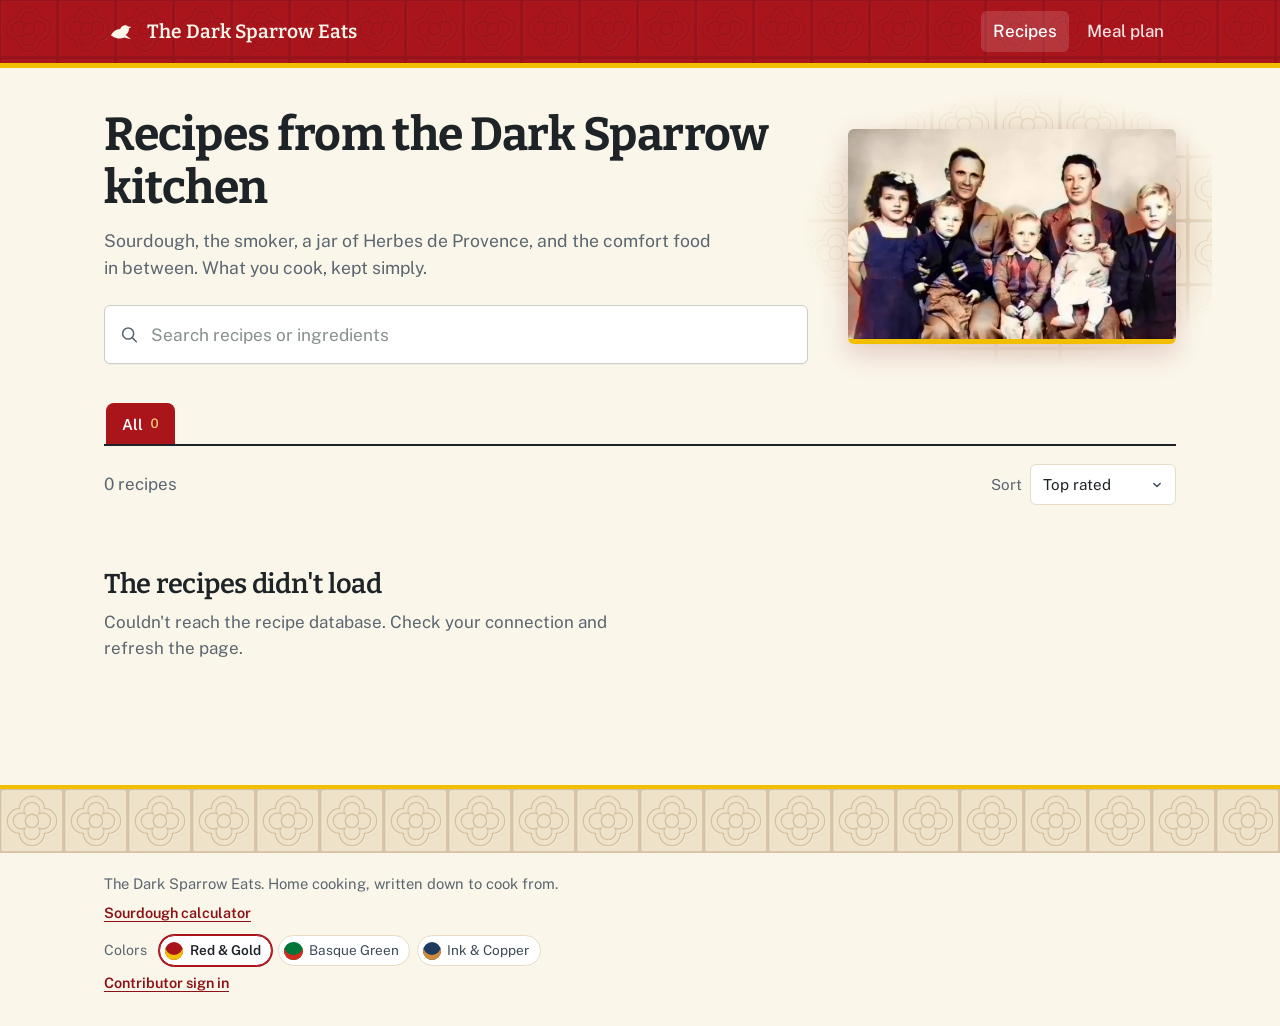
==== commit fdbc19ef: "Color scheme picker: Red & Gold, Basque Green, Ink & Copper" ====
--- a/index.html
+++ b/index.html
@@ -4,13 +4,14 @@
   <meta charset="utf-8">
   <meta name="viewport" content="width=device-width, initial-scale=1">
   <meta name="theme-color" content="#aa151b">
+  <script src="theme.js?v=1"></script>
   <meta name="description" content="Home recipes from The Dark Sparrow: sourdough, smoker barbecue, Herbes de Provence, and comfort food, written to cook from.">
   <title>The Dark Sparrow Eats</title>
   <link rel="icon" href="favicon.svg?v=9" type="image/svg+xml">
   <link rel="preconnect" href="https://fonts.googleapis.com">
   <link rel="preconnect" href="https://fonts.gstatic.com" crossorigin>
   <link href="https://fonts.googleapis.com/css2?family=Bitter:wght@500;600;700&family=Public+Sans:ital,wght@0,400;0,500;0,600;1,400&display=swap" rel="stylesheet">
-  <link rel="stylesheet" href="styles.css?v=31">
+  <link rel="stylesheet" href="styles.css?v=33">
 </head>
 <body>
   <a class="skip" href="#app">Skip to recipes</a>
@@ -44,6 +45,7 @@
     <div class="footer-inner">
       <p>The Dark Sparrow Eats. Home cooking, written down to cook from.</p>
       <p class="footer-guide"><span class="members-only"><a href="#/family">Family album</a> · <a href="#/cooks">Our cooks</a> · </span><a href="#/hydration">Sourdough calculator</a><span id="footer-guide-link" hidden> · <a href="/guide/">How to add and edit recipes</a></span></p>
+      <p class="footer-theme" id="footer-theme"></p>
       <p class="footer-account" id="footer-account"></p>
     </div>
   </footer>
@@ -53,7 +55,7 @@
   <script src="auth.js?v=5"></script>
   <script src="ingredients.js?v=1"></script>
   <script src="planner.js?v=4"></script>
-  <script src="hydration.js?v=1"></script>
+  <script src="hydration.js?v=3"></script>
   <script src="add-recipe.js?v=22"></script>
   <script src="family.js?v=1"></script>
   <script src="qrcode.min.js?v=1"></script>
--- a/styles.css
+++ b/styles.css
@@ -1953,3 +1953,129 @@
 
 /* Family album and Our cooks are for signed-in family (auth.js sets body.is-signed-in). */
 body:not(.is-signed-in) .members-only { display: none !important; }
+
+/* ---------- Hydration calculator: name field, print button, printed recipe ---------- */
+
+.hy-name { margin-bottom: 1rem; }
+.hy-name input {
+  width: 100%;
+  border: 1px solid #c9cfc8;
+  border-radius: var(--radius);
+  background: #fff;
+  padding: 0.65rem 0.8rem;
+  font-size: 1.05rem;
+}
+.hy-name input:focus { outline: none; border-color: var(--saffron); box-shadow: var(--focus); }
+.hy-print-row { margin: 1.1rem 0 0; }
+
+@media print {
+  .hy.is-plan .hy-head, .hy.is-plan .hy-tabs, .hy.is-plan .hy-body, .hy.is-plan .hy-reset { display: none !important; }
+  .hy:not(.is-plan) .hy-sheet { display: none !important; }
+  .hy { max-width: none; }
+
+  .hy-sheet-head { text-align: center; margin: 0 0 0.14in; }
+  .hy-sheet-head h2 { font-family: var(--serif); font-size: 24pt; line-height: 1.1; margin: 0 0 0.04in; color: #1d2327; }
+  .hy-sheet-head p { margin: 0; color: #3e4c59; font-size: 10.5pt; }
+
+  .hy-sheet h3 {
+    font-family: var(--serif); font-size: 12pt; color: #8c1116;
+    margin: 0 0 0.06in; padding-bottom: 0.03in; border-bottom: 2px solid #f1bf00;
+    text-transform: uppercase; letter-spacing: 0.06em;
+  }
+  .hy-sheet-cols { display: grid; grid-template-columns: 1.35fr 1fr; gap: 0.25in; margin-bottom: 0.16in; break-inside: avoid; }
+
+  .hy-sheet-ing table { width: 100%; border-collapse: collapse; font-size: 11pt; }
+  .hy-sheet-ing td, .hy-sheet-ing th { padding: 0.06in 0.04in; border-bottom: 1px solid #e8dcc6; text-align: left; vertical-align: middle; }
+  .hy-sheet-ing th { font-weight: 600; }
+  .hy-sheet-ing th small { font-weight: 400; color: #5b6670; font-size: 8.5pt; }
+  .hy-sheet-ing td:nth-child(3) { font-family: var(--serif); font-weight: 700; font-size: 13pt; text-align: right; white-space: nowrap; }
+  .hy-sheet-ing td:nth-child(4) { color: #5b6670; font-size: 9pt; text-align: right; white-space: nowrap; }
+  .hy-tick { width: 0.22in; }
+  .hy-tick span { display: inline-block; width: 0.13in; height: 0.13in; border: 1.3px solid #8c1116; border-radius: 2px; }
+
+  .hy-sheet-pct { background: #fdf1c4; border-left: 3px solid #f1bf00; padding: 0.08in 0.12in; border-radius: 0 4px 4px 0; }
+  .hy-sheet-pct dl { margin: 0; }
+  .hy-sheet-pct dl div { display: flex; justify-content: space-between; padding: 0.025in 0; font-size: 10pt; }
+  .hy-sheet-pct dd { margin: 0; font-weight: 700; }
+  .hy-sheet-pct p { margin: 0.05in 0 0; font-size: 8pt; color: #5c4300; font-style: italic; }
+
+  .hy-sheet-method { margin-bottom: 0.14in; }
+  .hy-sheet-method ol { margin: 0; padding-left: 0.22in; }
+  .hy-sheet-method li { margin: 0 0 0.05in; line-height: 1.4; break-inside: avoid; }
+  .hy-sheet-method li strong { color: #8c1116; }
+
+  .hy-sheet-notes { break-inside: avoid; }
+  .hy-sheet-notes p { margin: 0.04in 0 0.06in; font-size: 9.5pt; color: #3e4c59; }
+  .hy-sheet-foot { margin: 0.14in 0 0; text-align: center; font-size: 8pt; color: #8a7f6c; }
+}
+
+/* ---------- Color schemes (theme.js sets <html data-theme="...">) ----------
+   Red & Gold is the default (the :root colors at the top of this file).
+   Printed recipes keep the red and gold whatever scheme is chosen. */
+
+[data-theme="basque"] {
+  --sage: #00753a;        /* Basque green */
+  --sage-deep: #005a2c;
+  --saffron: #d52b1e;     /* Basque red */
+  --saffron-wash: #e4f1e8;
+  --paper: #f8f8f3;
+  --line: #dde3d6;
+  --line-soft: #ecf0e6;
+  --danger: #a3241a;
+}
+[data-theme="basque"] .topbar { background-image: url("img/panot-green.svg"); }
+[data-theme="basque"] .hue-sage  { --hue: #00753a; }
+[data-theme="basque"] .hue-slate { --hue: #b5261c; }
+[data-theme="basque"] .hue-rust  { --hue: #d52b1e; }
+[data-theme="basque"] .hue-ochre { --hue: #2e7d4f; }
+[data-theme="basque"] .hue-plum  { --hue: #005a2c; }
+[data-theme="basque"] .hue-teal  { --hue: #8a1d14; }
+[data-theme="basque"] .hue-olive { --hue: #1f8f4e; }
+[data-theme="basque"] .tab.is-on .tab-n { color: #cfe8d7; }
+[data-theme="basque"] .top-mark { color: #005a2c; }
+
+[data-theme="ink"] {
+  --sage: #1f3a5f;        /* deep ink blue */
+  --sage-deep: #152a45;
+  --saffron: #d08a3c;     /* copper */
+  --saffron-wash: #f6e7d4;
+  --paper: #f7f5f0;
+  --line: #e2dccf;
+  --line-soft: #efebe2;
+  --danger: #8f2d1f;
+}
+[data-theme="ink"] .topbar { background-image: url("img/panot-ink.svg"); }
+[data-theme="ink"] .hue-sage  { --hue: #1f3a5f; }
+[data-theme="ink"] .hue-slate { --hue: #a8642a; }
+[data-theme="ink"] .hue-rust  { --hue: #c0662b; }
+[data-theme="ink"] .hue-ochre { --hue: #3d5a80; }
+[data-theme="ink"] .hue-plum  { --hue: #152a45; }
+[data-theme="ink"] .hue-teal  { --hue: #8a4f1c; }
+[data-theme="ink"] .hue-olive { --hue: #2b4c74; }
+[data-theme="ink"] .tab.is-on .tab-n { color: #f3c99a; }
+[data-theme="ink"] .top-mark { color: #7a4a17; }
+
+[data-theme="basque"] .nav-link,
+[data-theme="ink"] .nav-link { color: rgba(255, 255, 255, 0.86); }
+
+/* Footer picker */
+.footer-theme { display: flex; align-items: center; flex-wrap: wrap; gap: 0.4rem 0.75rem; margin-top: 0.7rem !important; }
+.theme-label { font-size: 0.88rem; color: var(--muted); }
+.theme-swatches { display: inline-flex; flex-wrap: wrap; gap: 0.4rem; }
+.theme-swatch {
+  appearance: none;
+  display: inline-flex;
+  align-items: center;
+  gap: 0.4rem;
+  padding: 0.25rem 0.65rem 0.25rem 0.3rem;
+  border: 1px solid var(--line);
+  border-radius: 999px;
+  background: var(--card);
+  color: var(--slate);
+  font-size: 0.85rem;
+  cursor: pointer;
+}
+.theme-swatch:hover { color: var(--ink); border-color: var(--muted); }
+.theme-swatch.is-on { border-color: var(--sage); color: var(--ink); font-weight: 600; box-shadow: 0 0 0 1px var(--sage); }
+.theme-dot { width: 1.15rem; height: 1.15rem; border-radius: 50%; flex: none; }
+@media print { .footer-theme { display: none !important; } }
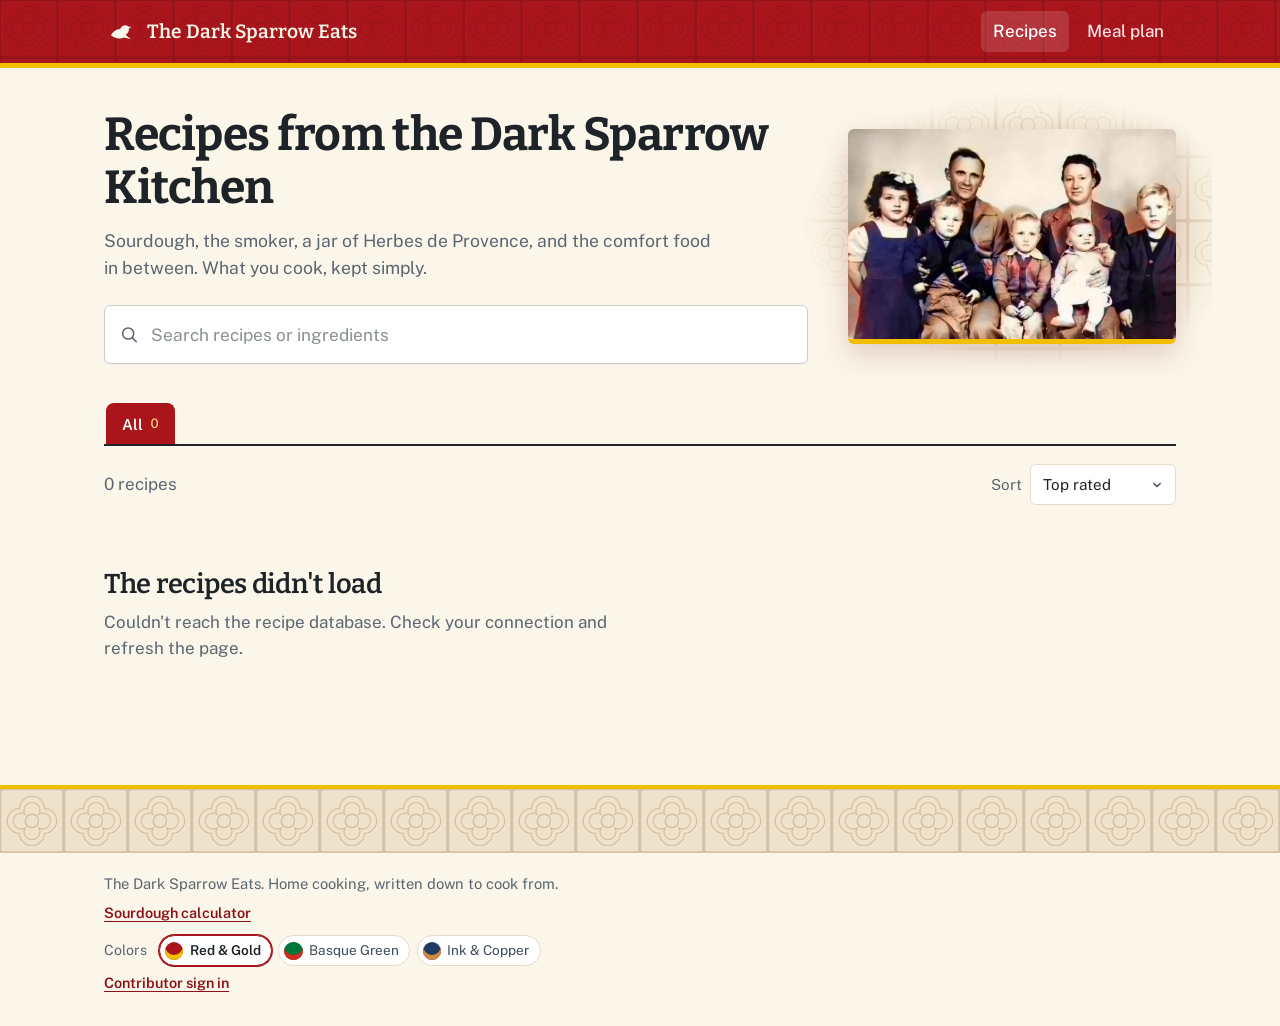
==== commit 36b8511d: "Capitalize Kitchen in the home page title" ====
--- a/index.html
+++ b/index.html
@@ -59,6 +59,6 @@
   <script src="add-recipe.js?v=22"></script>
   <script src="family.js?v=1"></script>
   <script src="qrcode.min.js?v=1"></script>
-  <script src="app.js?v=28"></script>
+  <script src="app.js?v=29"></script>
 </body>
 </html>
